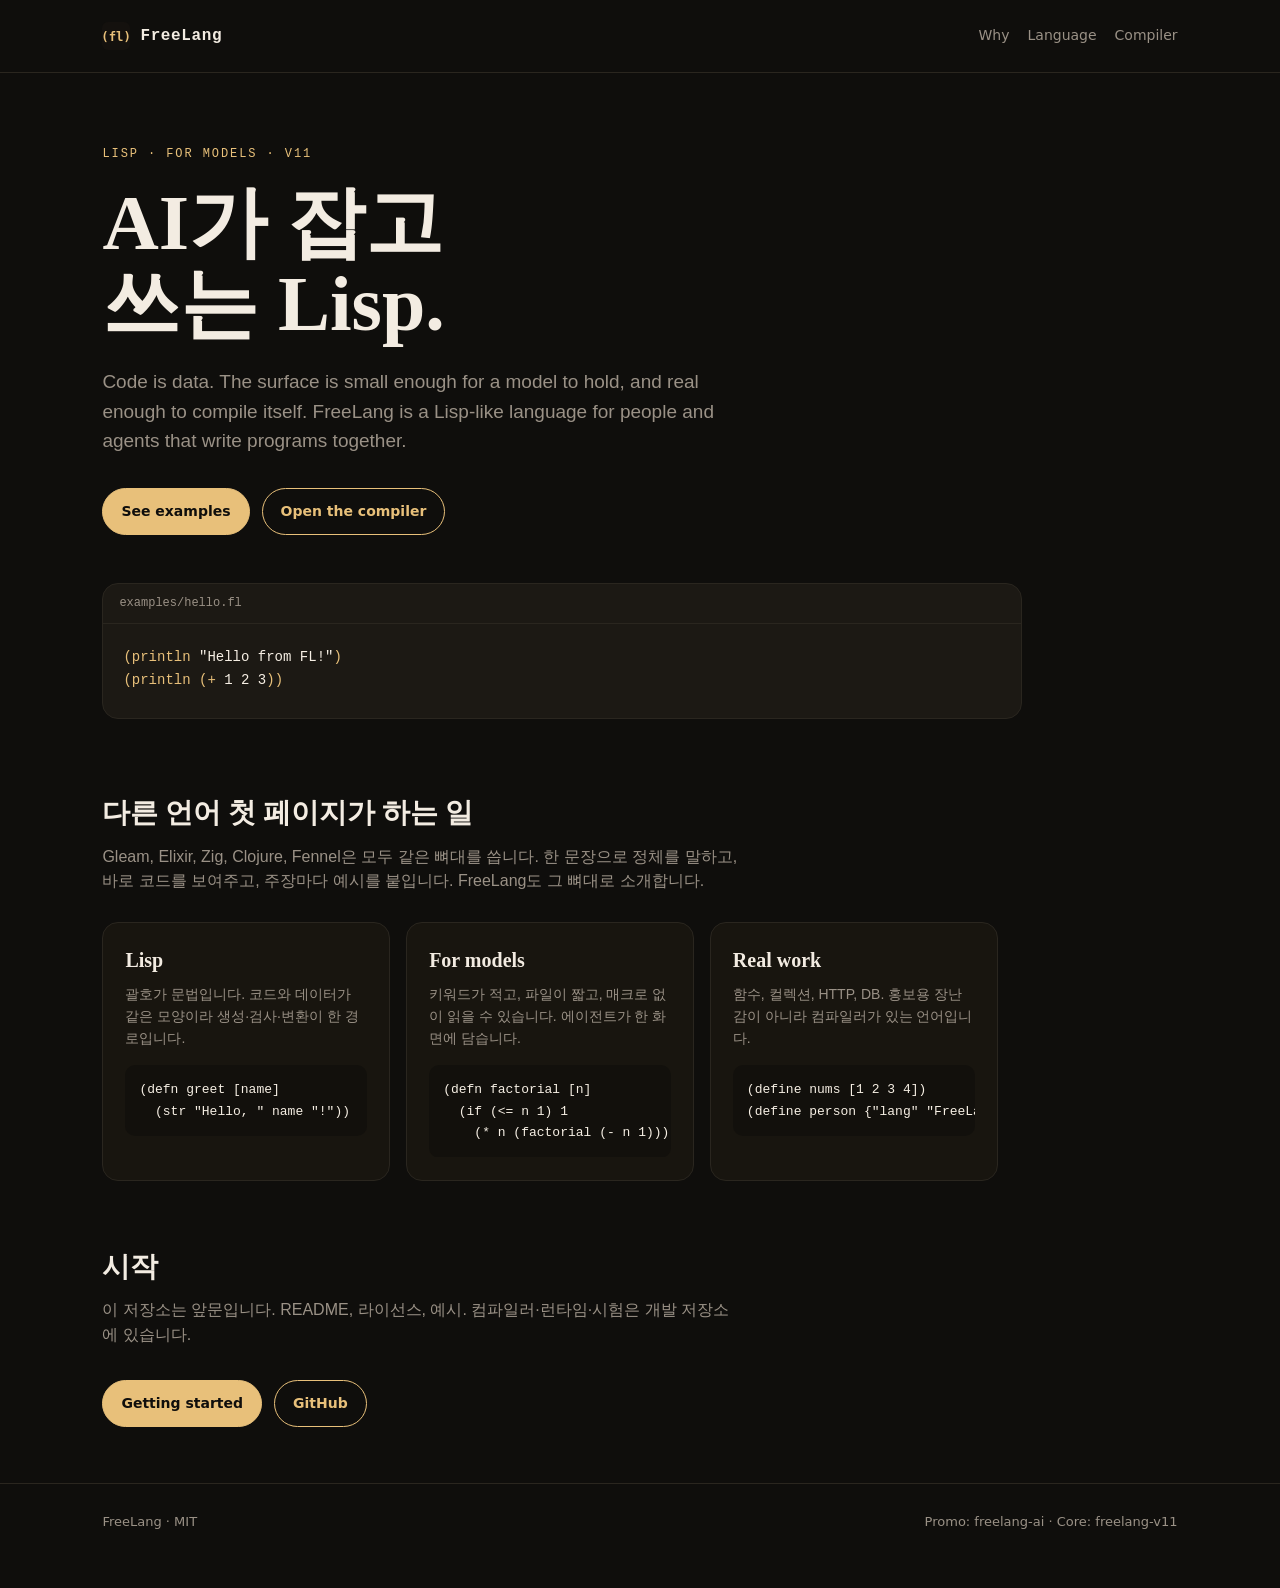
==== docs/index.html @ 2e8eb052 "Add a language homepage in the Gleam/Elixir/Zig shape. Hero, live sample, one claim per example, get" ====
<!DOCTYPE html>
<html lang="ko">
<head>
<meta charset="utf-8">
<meta name="viewport" content="width=device-width, initial-scale=1">
<title>FreeLang — AI가 잡고 쓰는 Lisp</title>
<meta name="description" content="FreeLang is a Lisp-like language made to be written, read, and checked by people and models.">
<link rel="icon" href="mark.svg">
<style>
  :root {
    --bg: #0f0e0c;
    --ink: #f3ece2;
    --mute: #9a9186;
    --line: #2a261f;
    --card: #18150f;
    --gold: #e8c07a;
    --code: #1c1914;
  }
  * { box-sizing: border-box; }
  html { scroll-behavior: smooth; }
  body {
    margin: 0;
    background: var(--bg);
    color: var(--ink);
    font-family: "Iowan Old Style", "Palatino Linotype", Palatino, "Noto Serif KR", "Song Myung", serif;
    line-height: 1.55;
  }
  a { color: var(--gold); text-decoration: none; }
  a:hover { text-decoration: underline; }
  header {
    display: flex;
    justify-content: space-between;
    align-items: center;
    padding: 22px 8vw;
    border-bottom: 1px solid var(--line);
  }
  .brand {
    display: flex;
    gap: 10px;
    align-items: center;
    color: var(--ink);
    font-family: ui-monospace, SFMono-Regular, Menlo, monospace;
    font-weight: 700;
    letter-spacing: .04em;
    text-decoration: none;
  }
  .brand img { width: 28px; height: 28px; }
  nav { display: flex; gap: 18px; font-size: 14px; font-family: ui-sans-serif, system-ui, sans-serif; }
  nav a { color: var(--mute); text-decoration: none; }
  nav a:hover { color: var(--ink); }
  .hero { padding: 72px 8vw 36px; max-width: 1100px; }
  .kicker {
    font-family: ui-monospace, Menlo, monospace;
    color: var(--gold);
    letter-spacing: .16em;
    font-size: 12px;
    margin: 0 0 18px;
  }
  h1 {
    margin: 0;
    font-size: clamp(42px, 7vw, 78px);
    line-height: 1.05;
    font-weight: 700;
  }
  .lead {
    max-width: 34em;
    color: var(--mute);
    font-size: 19px;
    margin: 22px 0 0;
    font-family: ui-sans-serif, "Apple SD Gothic Neo", "Noto Sans KR", sans-serif;
  }
  .actions { margin-top: 32px; display: flex; gap: 12px; flex-wrap: wrap; }
  .btn {
    font-family: ui-sans-serif, system-ui, sans-serif;
    font-weight: 700;
    font-size: 14px;
    padding: 12px 18px;
    border-radius: 999px;
    border: 1px solid var(--gold);
    color: var(--bg);
    background: var(--gold);
    text-decoration: none;
  }
  .btn.ghost { background: transparent; color: var(--gold); }
  .stage {
    margin: 12px 8vw 64px;
    background: var(--code);
    border: 1px solid var(--line);
    border-radius: 16px;
    overflow: hidden;
    max-width: 920px;
  }
  .stage .bar {
    padding: 10px 16px;
    color: var(--mute);
    font-family: ui-monospace, Menlo, monospace;
    font-size: 12px;
    border-bottom: 1px solid var(--line);
  }
  pre {
    margin: 0;
    padding: 22px 20px 26px;
    overflow: auto;
    font-family: ui-monospace, "IBM Plex Mono", Menlo, monospace;
    font-size: 14px;
    line-height: 1.65;
    color: #f6efe4;
  }
  .gold { color: var(--gold); }
  section { padding: 8px 8vw 56px; max-width: 1100px; }
  h2 {
    font-size: 28px;
    margin: 0 0 10px;
  }
  .why {
    color: var(--mute);
    max-width: 40em;
    font-family: ui-sans-serif, "Apple SD Gothic Neo", sans-serif;
    margin: 0 0 28px;
  }
  .grid {
    display: grid;
    grid-template-columns: repeat(auto-fit, minmax(280px, 1fr));
    gap: 16px;
  }
  article {
    background: var(--card);
    border: 1px solid var(--line);
    border-radius: 16px;
    padding: 22px;
  }
  article h3 { margin: 0 0 8px; font-size: 20px; }
  article p {
    margin: 0;
    color: var(--mute);
    font-family: ui-sans-serif, "Apple SD Gothic Neo", sans-serif;
    font-size: 14px;
  }
  article pre {
    margin-top: 16px;
    padding: 14px;
    background: #12100c;
    border-radius: 10px;
    font-size: 13px;
  }
  footer {
    border-top: 1px solid var(--line);
    padding: 28px 8vw 56px;
    color: var(--mute);
    font-family: ui-sans-serif, system-ui, sans-serif;
    font-size: 13px;
    display: flex;
    justify-content: space-between;
    gap: 16px;
    flex-wrap: wrap;
  }
</style>
</head>
<body>
<header>
  <a class="brand" href="./"><img src="mark.svg" alt=""> FreeLang</a>
  <nav>
    <a href="#why">Why</a>
    <a href="#lang">Language</a>
    <a href="https://github.com/kimjindol2025/freelang-v11">Compiler</a>
  </nav>
</header>
<main>
  <div class="hero">
    <p class="kicker">LISP · FOR MODELS · V11</p>
    <h1>AI가 잡고<br>쓰는 Lisp.</h1>
    <p class="lead">Code is data. The surface is small enough for a model to hold, and real enough to compile itself. FreeLang is a Lisp-like language for people and agents that write programs together.</p>
    <div class="actions">
      <a class="btn" href="https://github.com/kimjindol2025/freelang-ai/tree/main/examples">See examples</a>
      <a class="btn ghost" href="https://github.com/kimjindol2025/freelang-v11">Open the compiler</a>
    </div>
  </div>
  <div class="stage">
    <div class="bar">examples/hello.fl</div>
    <pre><span class="gold">(println</span> "Hello from FL!"<span class="gold">)</span>
<span class="gold">(println</span> <span class="gold">(+</span> 1 2 3<span class="gold">))</span></pre>
  </div>
  <section id="why">
    <h2>다른 언어 첫 페이지가 하는 일</h2>
    <p class="why">Gleam, Elixir, Zig, Clojure, Fennel은 모두 같은 뼈대를 씁니다. 한 문장으로 정체를 말하고, 바로 코드를 보여주고, 주장마다 예시를 붙입니다. FreeLang도 그 뼈대로 소개합니다.</p>
    <div class="grid">
      <article>
        <h3>Lisp</h3>
        <p>괄호가 문법입니다. 코드와 데이터가 같은 모양이라 생성·검사·변환이 한 경로입니다.</p>
        <pre>(defn greet [name]
  (str "Hello, " name "!"))</pre>
      </article>
      <article>
        <h3>For models</h3>
        <p>키워드가 적고, 파일이 짧고, 매크로 없이 읽을 수 있습니다. 에이전트가 한 화면에 담습니다.</p>
        <pre>(defn factorial [n]
  (if (&lt;= n 1) 1
    (* n (factorial (- n 1)))))</pre>
      </article>
      <article>
        <h3>Real work</h3>
        <p>함수, 컬렉션, HTTP, DB. 홍보용 장난감이 아니라 컴파일러가 있는 언어입니다.</p>
        <pre>(define nums [1 2 3 4])
(define person {"lang" "FreeLang"})</pre>
      </article>
    </div>
  </section>
  <section id="lang">
    <h2>시작</h2>
    <p class="why">이 저장소는 앞문입니다. README, 라이선스, 예시. 컴파일러·런타임·시험은 개발 저장소에 있습니다.</p>
    <div class="actions">
      <a class="btn" href="getting-started.md">Getting started</a>
      <a class="btn ghost" href="https://github.com/kimjindol2025/freelang-ai">GitHub</a>
    </div>
  </section>
</main>
<footer>
  <span>FreeLang · MIT</span>
  <span>Promo: freelang-ai · Core: freelang-v11</span>
</footer>
</body>
</html>
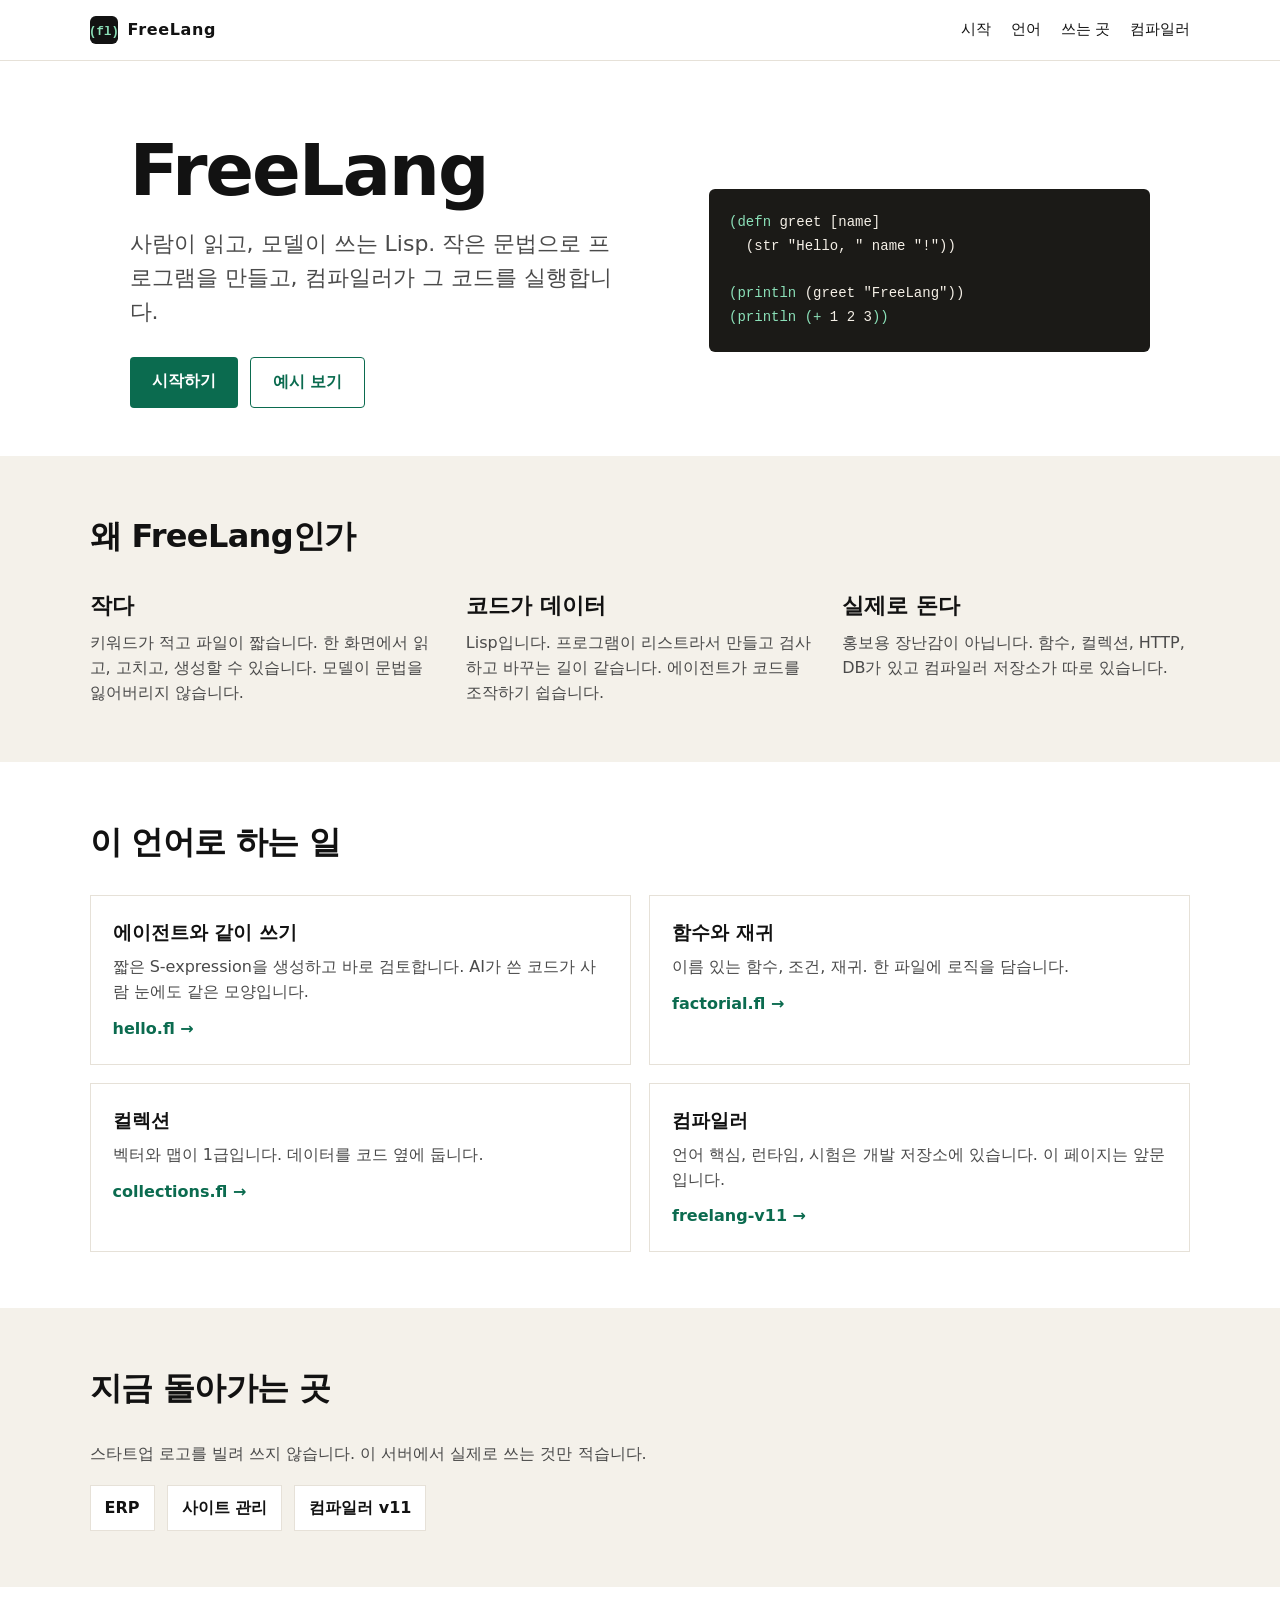
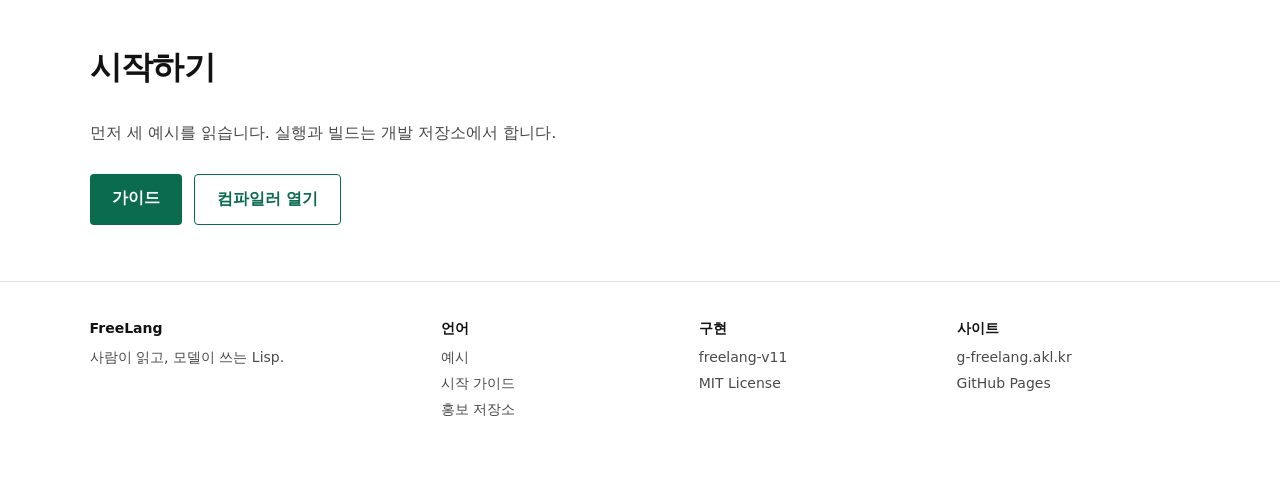
==== commit 3841eef5: "Match the rust-lang.org homepage shape. Light layout, mission, get started, three reasons, domains, " ====
--- a/docs/index.html
+++ b/docs/index.html
@@ -3,18 +3,18 @@
 <head>
 <meta charset="utf-8">
 <meta name="viewport" content="width=device-width, initial-scale=1">
-<title>FreeLang — AI가 잡고 쓰는 Lisp</title>
-<meta name="description" content="FreeLang is a Lisp-like language made to be written, read, and checked by people and models.">
+<title>FreeLang</title>
+<meta name="description" content="사람이 읽고, 모델이 쓰는 Lisp.">
 <link rel="icon" href="mark.svg">
 <style>
   :root {
-    --bg: #0f0e0c;
-    --ink: #f3ece2;
-    --mute: #9a9186;
-    --line: #2a261f;
-    --card: #18150f;
-    --gold: #e8c07a;
-    --code: #1c1914;
+    --ink: #121212;
+    --mute: #4a4a4a;
+    --line: #e6e1d8;
+    --bg: #fff;
+    --panel: #f4f1ea;
+    --accent: #0b6b4f;
+    --accent-ink: #fff;
   }
   * { box-sizing: border-box; }
   html { scroll-behavior: smooth; }
@@ -22,201 +22,257 @@
     margin: 0;
     background: var(--bg);
     color: var(--ink);
-    font-family: "Iowan Old Style", "Palatino Linotype", Palatino, "Noto Serif KR", "Song Myung", serif;
+    font-family: "Source Sans 3", "Apple SD Gothic Neo", "Noto Sans KR", ui-sans-serif, system-ui, sans-serif;
     line-height: 1.55;
   }
-  a { color: var(--gold); text-decoration: none; }
-  a:hover { text-decoration: underline; }
+  a { color: var(--accent); }
   header {
     display: flex;
     justify-content: space-between;
     align-items: center;
-    padding: 22px 8vw;
+    padding: 16px 7vw;
     border-bottom: 1px solid var(--line);
+    position: sticky;
+    top: 0;
+    background: #fffc;
+    backdrop-filter: blur(8px);
+    z-index: 2;
   }
   .brand {
     display: flex;
+    align-items: center;
     gap: 10px;
+    color: var(--ink);
+    text-decoration: none;
+    font-weight: 800;
+    letter-spacing: .04em;
+  }
+  .brand svg { display: block; }
+  nav { display: flex; gap: 20px; font-size: 15px; }
+  nav a { color: var(--ink); text-decoration: none; }
+  nav a:hover { color: var(--accent); }
+  .hero {
+    padding: 72px 7vw 48px;
+    display: grid;
+    grid-template-columns: 1.1fr .9fr;
+    gap: 40px;
     align-items: center;
-    color: var(--ink);
-    font-family: ui-monospace, SFMono-Regular, Menlo, monospace;
+    max-width: 1200px;
+    margin: 0 auto;
+  }
+  h1 { font-size: clamp(44px, 6vw, 72px); line-height: 1.05; margin: 0; letter-spacing: -.03em; }
+  .tag {
+    font-size: 22px;
+    color: var(--mute);
+    max-width: 22em;
+    margin: 18px 0 0;
+  }
+  .actions { margin-top: 28px; display: flex; gap: 12px; flex-wrap: wrap; }
+  .btn {
+    display: inline-block;
+    background: var(--accent);
+    color: var(--accent-ink);
+    text-decoration: none;
     font-weight: 700;
-    letter-spacing: .04em;
-    text-decoration: none;
-  }
-  .brand img { width: 28px; height: 28px; }
-  nav { display: flex; gap: 18px; font-size: 14px; font-family: ui-sans-serif, system-ui, sans-serif; }
-  nav a { color: var(--mute); text-decoration: none; }
-  nav a:hover { color: var(--ink); }
-  .hero { padding: 72px 8vw 36px; max-width: 1100px; }
-  .kicker {
-    font-family: ui-monospace, Menlo, monospace;
-    color: var(--gold);
-    letter-spacing: .16em;
-    font-size: 12px;
-    margin: 0 0 18px;
-  }
-  h1 {
+    padding: 12px 22px;
+    border-radius: 4px;
+  }
+  .btn.ghost {
+    background: transparent;
+    color: var(--accent);
+    border: 1px solid var(--accent);
+  }
+  .hero pre {
     margin: 0;
-    font-size: clamp(42px, 7vw, 78px);
-    line-height: 1.05;
-    font-weight: 700;
-  }
-  .lead {
-    max-width: 34em;
-    color: var(--mute);
-    font-size: 19px;
-    margin: 22px 0 0;
-    font-family: ui-sans-serif, "Apple SD Gothic Neo", "Noto Sans KR", sans-serif;
-  }
-  .actions { margin-top: 32px; display: flex; gap: 12px; flex-wrap: wrap; }
-  .btn {
-    font-family: ui-sans-serif, system-ui, sans-serif;
-    font-weight: 700;
-    font-size: 14px;
-    padding: 12px 18px;
-    border-radius: 999px;
-    border: 1px solid var(--gold);
-    color: var(--bg);
-    background: var(--gold);
-    text-decoration: none;
-  }
-  .btn.ghost { background: transparent; color: var(--gold); }
-  .stage {
-    margin: 12px 8vw 64px;
-    background: var(--code);
-    border: 1px solid var(--line);
-    border-radius: 16px;
-    overflow: hidden;
-    max-width: 920px;
-  }
-  .stage .bar {
-    padding: 10px 16px;
-    color: var(--mute);
-    font-family: ui-monospace, Menlo, monospace;
-    font-size: 12px;
-    border-bottom: 1px solid var(--line);
-  }
-  pre {
-    margin: 0;
-    padding: 22px 20px 26px;
+    background: #1b1a17;
+    color: #f4efe6;
+    padding: 22px 20px;
+    border-radius: 6px;
     overflow: auto;
     font-family: ui-monospace, "IBM Plex Mono", Menlo, monospace;
     font-size: 14px;
-    line-height: 1.65;
-    color: #f6efe4;
-  }
-  .gold { color: var(--gold); }
-  section { padding: 8px 8vw 56px; max-width: 1100px; }
-  h2 {
-    font-size: 28px;
-    margin: 0 0 10px;
-  }
-  .why {
-    color: var(--mute);
-    max-width: 40em;
-    font-family: ui-sans-serif, "Apple SD Gothic Neo", sans-serif;
-    margin: 0 0 28px;
-  }
-  .grid {
+    line-height: 1.7;
+  }
+  .gold { color: #8be0b8; }
+  section { padding: 56px 7vw; }
+  section.alt { background: var(--panel); }
+  .wrap { max-width: 1200px; margin: 0 auto; }
+  h2 { font-size: 32px; margin: 0 0 28px; letter-spacing: -.02em; }
+  .cols {
     display: grid;
-    grid-template-columns: repeat(auto-fit, minmax(280px, 1fr));
-    gap: 16px;
-  }
-  article {
-    background: var(--card);
+    grid-template-columns: repeat(3, 1fr);
+    gap: 28px;
+  }
+  .cols h3 { margin: 0 0 8px; font-size: 22px; }
+  .cols p { margin: 0; color: var(--mute); }
+  .domains {
+    display: grid;
+    grid-template-columns: repeat(2, 1fr);
+    gap: 18px;
+  }
+  .domain {
+    background: #fff;
     border: 1px solid var(--line);
-    border-radius: 16px;
     padding: 22px;
-  }
-  article h3 { margin: 0 0 8px; font-size: 20px; }
-  article p {
-    margin: 0;
-    color: var(--mute);
-    font-family: ui-sans-serif, "Apple SD Gothic Neo", sans-serif;
-    font-size: 14px;
-  }
-  article pre {
-    margin-top: 16px;
-    padding: 14px;
-    background: #12100c;
-    border-radius: 10px;
-    font-size: 13px;
+    min-height: 150px;
+  }
+  .domain h3 { margin: 0 0 8px; }
+  .domain p { margin: 0 0 12px; color: var(--mute); }
+  .domain a { font-weight: 700; text-decoration: none; }
+  .used {
+    display: flex;
+    gap: 12px;
+    flex-wrap: wrap;
+  }
+  .used span {
+    border: 1px solid var(--line);
+    background: #fff;
+    padding: 10px 14px;
+    font-weight: 700;
   }
   footer {
     border-top: 1px solid var(--line);
-    padding: 28px 8vw 56px;
+    padding: 36px 7vw 56px;
     color: var(--mute);
-    font-family: ui-sans-serif, system-ui, sans-serif;
-    font-size: 13px;
-    display: flex;
-    justify-content: space-between;
-    gap: 16px;
-    flex-wrap: wrap;
+    font-size: 14px;
+  }
+  footer .wrap { display: grid; grid-template-columns: 1.4fr 1fr 1fr 1fr; gap: 24px; }
+  footer strong { color: var(--ink); display: block; margin-bottom: 8px; }
+  footer a { color: var(--mute); text-decoration: none; display: block; margin: 4px 0; }
+  footer a:hover { color: var(--accent); }
+  @media (max-width: 860px) {
+    .hero, .cols, .domains, footer .wrap { grid-template-columns: 1fr; }
+    nav { display: none; }
   }
 </style>
 </head>
 <body>
 <header>
-  <a class="brand" href="./"><img src="mark.svg" alt=""> FreeLang</a>
+  <a class="brand" href="./">
+    <svg xmlns="http://www.w3.org/2000/svg" width="28" height="28" viewBox="0 0 96 96" fill="none" aria-hidden="true">
+      <rect width="96" height="96" rx="20" fill="#121212"/>
+      <text x="48" y="64" text-anchor="middle" font-family="ui-monospace, Menlo, monospace" font-size="42" font-weight="700" fill="#8be0b8">(fl)</text>
+    </svg>
+    FreeLang
+  </a>
   <nav>
-    <a href="#why">Why</a>
-    <a href="#lang">Language</a>
-    <a href="https://github.com/kimjindol2025/freelang-v11">Compiler</a>
+    <a href="#start">시작</a>
+    <a href="#why">언어</a>
+    <a href="#use">쓰는 곳</a>
+    <a href="https://github.com/kimjindol2025/freelang-v11">컴파일러</a>
   </nav>
 </header>
 <main>
   <div class="hero">
-    <p class="kicker">LISP · FOR MODELS · V11</p>
-    <h1>AI가 잡고<br>쓰는 Lisp.</h1>
-    <p class="lead">Code is data. The surface is small enough for a model to hold, and real enough to compile itself. FreeLang is a Lisp-like language for people and agents that write programs together.</p>
-    <div class="actions">
-      <a class="btn" href="https://github.com/kimjindol2025/freelang-ai/tree/main/examples">See examples</a>
-      <a class="btn ghost" href="https://github.com/kimjindol2025/freelang-v11">Open the compiler</a>
-    </div>
-  </div>
-  <div class="stage">
-    <div class="bar">examples/hello.fl</div>
-    <pre><span class="gold">(println</span> "Hello from FL!"<span class="gold">)</span>
+    <div>
+      <h1>FreeLang</h1>
+      <p class="tag">사람이 읽고, 모델이 쓰는 Lisp. 작은 문법으로 프로그램을 만들고, 컴파일러가 그 코드를 실행합니다.</p>
+      <div class="actions">
+        <a class="btn" href="#start">시작하기</a>
+        <a class="btn ghost" href="https://github.com/kimjindol2025/freelang-ai/tree/main/examples">예시 보기</a>
+      </div>
+    </div>
+    <pre><span class="gold">(defn</span> greet [name]
+  (str "Hello, " name "!"))
+
+<span class="gold">(println</span> (greet "FreeLang"))
 <span class="gold">(println</span> <span class="gold">(+</span> 1 2 3<span class="gold">))</span></pre>
   </div>
-  <section id="why">
-    <h2>다른 언어 첫 페이지가 하는 일</h2>
-    <p class="why">Gleam, Elixir, Zig, Clojure, Fennel은 모두 같은 뼈대를 씁니다. 한 문장으로 정체를 말하고, 바로 코드를 보여주고, 주장마다 예시를 붙입니다. FreeLang도 그 뼈대로 소개합니다.</p>
-    <div class="grid">
-      <article>
-        <h3>Lisp</h3>
-        <p>괄호가 문법입니다. 코드와 데이터가 같은 모양이라 생성·검사·변환이 한 경로입니다.</p>
-        <pre>(defn greet [name]
-  (str "Hello, " name "!"))</pre>
-      </article>
-      <article>
-        <h3>For models</h3>
-        <p>키워드가 적고, 파일이 짧고, 매크로 없이 읽을 수 있습니다. 에이전트가 한 화면에 담습니다.</p>
-        <pre>(defn factorial [n]
-  (if (&lt;= n 1) 1
-    (* n (factorial (- n 1)))))</pre>
-      </article>
-      <article>
-        <h3>Real work</h3>
-        <p>함수, 컬렉션, HTTP, DB. 홍보용 장난감이 아니라 컴파일러가 있는 언어입니다.</p>
-        <pre>(define nums [1 2 3 4])
-(define person {"lang" "FreeLang"})</pre>
-      </article>
-    </div>
-  </section>
-  <section id="lang">
-    <h2>시작</h2>
-    <p class="why">이 저장소는 앞문입니다. README, 라이선스, 예시. 컴파일러·런타임·시험은 개발 저장소에 있습니다.</p>
-    <div class="actions">
-      <a class="btn" href="getting-started.md">Getting started</a>
-      <a class="btn ghost" href="https://github.com/kimjindol2025/freelang-ai">GitHub</a>
+
+  <section id="why" class="alt">
+    <div class="wrap">
+      <h2>왜 FreeLang인가</h2>
+      <div class="cols">
+        <div>
+          <h3>작다</h3>
+          <p>키워드가 적고 파일이 짧습니다. 한 화면에서 읽고, 고치고, 생성할 수 있습니다. 모델이 문법을 잃어버리지 않습니다.</p>
+        </div>
+        <div>
+          <h3>코드가 데이터</h3>
+          <p>Lisp입니다. 프로그램이 리스트라서 만들고 검사하고 바꾸는 길이 같습니다. 에이전트가 코드를 조작하기 쉽습니다.</p>
+        </div>
+        <div>
+          <h3>실제로 돈다</h3>
+          <p>홍보용 장난감이 아닙니다. 함수, 컬렉션, HTTP, DB가 있고 컴파일러 저장소가 따로 있습니다.</p>
+        </div>
+      </div>
+    </div>
+  </section>
+
+  <section id="use">
+    <div class="wrap">
+      <h2>이 언어로 하는 일</h2>
+      <div class="domains">
+        <article class="domain">
+          <h3>에이전트와 같이 쓰기</h3>
+          <p>짧은 S-expression을 생성하고 바로 검토합니다. AI가 쓴 코드가 사람 눈에도 같은 모양입니다.</p>
+          <a href="https://github.com/kimjindol2025/freelang-ai/blob/main/examples/hello.fl">hello.fl →</a>
+        </article>
+        <article class="domain">
+          <h3>함수와 재귀</h3>
+          <p>이름 있는 함수, 조건, 재귀. 한 파일에 로직을 담습니다.</p>
+          <a href="https://github.com/kimjindol2025/freelang-ai/blob/main/examples/factorial.fl">factorial.fl →</a>
+        </article>
+        <article class="domain">
+          <h3>컬렉션</h3>
+          <p>벡터와 맵이 1급입니다. 데이터를 코드 옆에 둡니다.</p>
+          <a href="https://github.com/kimjindol2025/freelang-ai/blob/main/examples/collections.fl">collections.fl →</a>
+        </article>
+        <article class="domain">
+          <h3>컴파일러</h3>
+          <p>언어 핵심, 런타임, 시험은 개발 저장소에 있습니다. 이 페이지는 앞문입니다.</p>
+          <a href="https://github.com/kimjindol2025/freelang-v11">freelang-v11 →</a>
+        </article>
+      </div>
+    </div>
+  </section>
+
+  <section class="alt">
+    <div class="wrap">
+      <h2>지금 돌아가는 곳</h2>
+      <p style="color:var(--mute);max-width:40em">스타트업 로고를 빌려 쓰지 않습니다. 이 서버에서 실제로 쓰는 것만 적습니다.</p>
+      <div class="used" style="margin-top:18px">
+        <span>ERP</span>
+        <span>사이트 관리</span>
+        <span>컴파일러 v11</span>
+      </div>
+    </div>
+  </section>
+
+  <section id="start">
+    <div class="wrap">
+      <h2>시작하기</h2>
+      <p style="color:var(--mute);max-width:40em">먼저 세 예시를 읽습니다. 실행과 빌드는 개발 저장소에서 합니다.</p>
+      <div class="actions">
+        <a class="btn" href="getting-started.md">가이드</a>
+        <a class="btn ghost" href="https://github.com/kimjindol2025/freelang-v11">컴파일러 열기</a>
+      </div>
     </div>
   </section>
 </main>
 <footer>
-  <span>FreeLang · MIT</span>
-  <span>Promo: freelang-ai · Core: freelang-v11</span>
+  <div class="wrap">
+    <div>
+      <strong>FreeLang</strong>
+      사람이 읽고, 모델이 쓰는 Lisp.
+    </div>
+    <div>
+      <strong>언어</strong>
+      <a href="https://github.com/kimjindol2025/freelang-ai/tree/main/examples">예시</a>
+      <a href="getting-started.md">시작 가이드</a>
+      <a href="https://github.com/kimjindol2025/freelang-ai">홍보 저장소</a>
+    </div>
+    <div>
+      <strong>구현</strong>
+      <a href="https://github.com/kimjindol2025/freelang-v11">freelang-v11</a>
+      <a href="https://github.com/kimjindol2025/freelang-v11/blob/master/LICENSE">MIT License</a>
+    </div>
+    <div>
+      <strong>사이트</strong>
+      <a href="https://g-freelang.akl.kr/">g-freelang.akl.kr</a>
+      <a href="https://kimjindol2025.github.io/freelang-ai/">GitHub Pages</a>
+    </div>
+  </div>
 </footer>
 </body>
 </html>
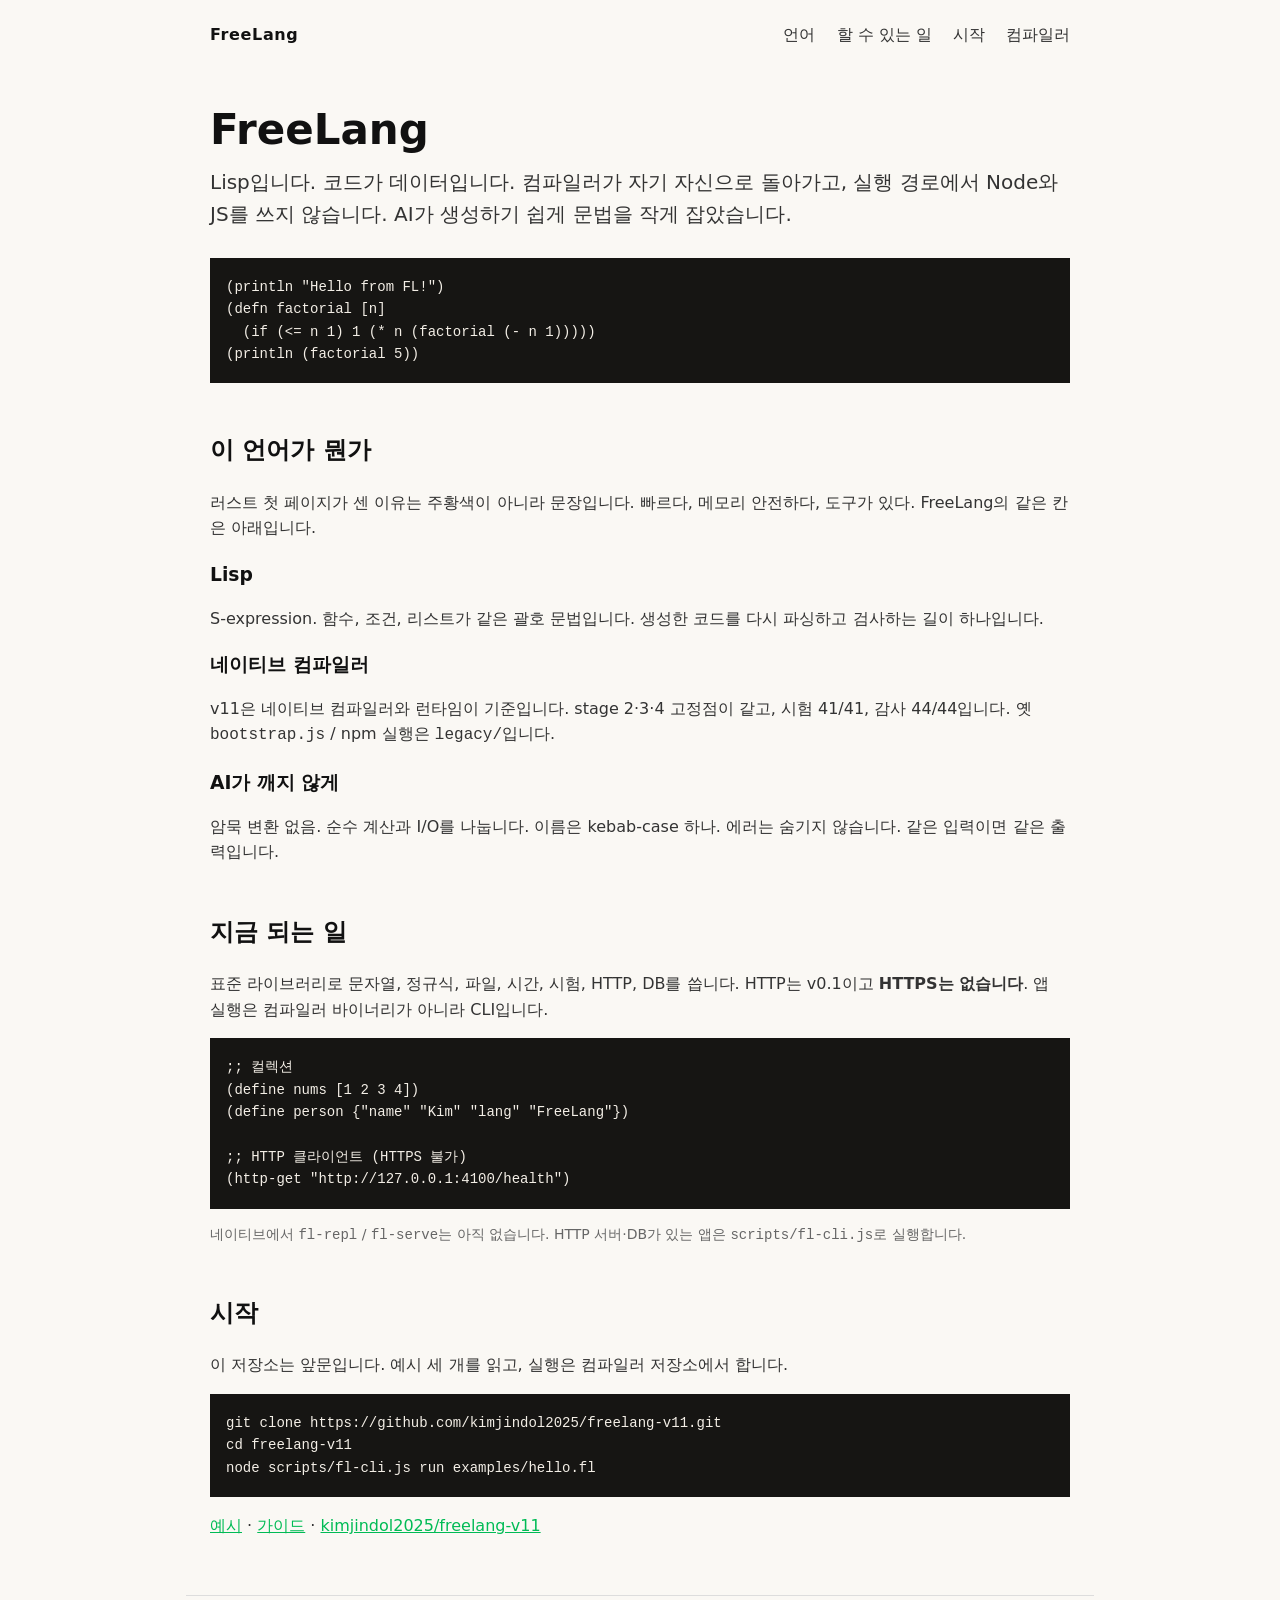
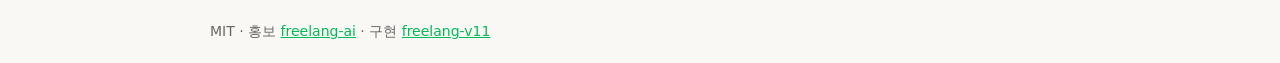
==== commit e1853afd: "Write the language, not a theme. Lisp, native compiler, HTTP/DB limits, real run command." ====
--- a/docs/index.html
+++ b/docs/index.html
@@ -4,275 +4,76 @@
 <meta charset="utf-8">
 <meta name="viewport" content="width=device-width, initial-scale=1">
 <title>FreeLang</title>
-<meta name="description" content="사람이 읽고, 모델이 쓰는 Lisp.">
+<meta name="description" content="Lisp 문법. 네이티브 컴파일러. AI가 생성하고 사람이 읽는 언어.">
 <link rel="icon" href="mark.svg">
 <style>
-  :root {
-    --ink: #121212;
-    --mute: #4a4a4a;
-    --line: #e6e1d8;
-    --bg: #fff;
-    --panel: #f4f1ea;
-    --accent: #0b6b4f;
-    --accent-ink: #fff;
-  }
-  * { box-sizing: border-box; }
-  html { scroll-behavior: smooth; }
-  body {
-    margin: 0;
-    background: var(--bg);
-    color: var(--ink);
-    font-family: "Source Sans 3", "Apple SD Gothic Neo", "Noto Sans KR", ui-sans-serif, system-ui, sans-serif;
-    line-height: 1.55;
-  }
-  a { color: var(--accent); }
-  header {
-    display: flex;
-    justify-content: space-between;
-    align-items: center;
-    padding: 16px 7vw;
-    border-bottom: 1px solid var(--line);
-    position: sticky;
-    top: 0;
-    background: #fffc;
-    backdrop-filter: blur(8px);
-    z-index: 2;
-  }
-  .brand {
-    display: flex;
-    align-items: center;
-    gap: 10px;
-    color: var(--ink);
-    text-decoration: none;
-    font-weight: 800;
-    letter-spacing: .04em;
-  }
-  .brand svg { display: block; }
-  nav { display: flex; gap: 20px; font-size: 15px; }
-  nav a { color: var(--ink); text-decoration: none; }
-  nav a:hover { color: var(--accent); }
-  .hero {
-    padding: 72px 7vw 48px;
-    display: grid;
-    grid-template-columns: 1.1fr .9fr;
-    gap: 40px;
-    align-items: center;
-    max-width: 1200px;
-    margin: 0 auto;
-  }
-  h1 { font-size: clamp(44px, 6vw, 72px); line-height: 1.05; margin: 0; letter-spacing: -.03em; }
-  .tag {
-    font-size: 22px;
-    color: var(--mute);
-    max-width: 22em;
-    margin: 18px 0 0;
-  }
-  .actions { margin-top: 28px; display: flex; gap: 12px; flex-wrap: wrap; }
-  .btn {
-    display: inline-block;
-    background: var(--accent);
-    color: var(--accent-ink);
-    text-decoration: none;
-    font-weight: 700;
-    padding: 12px 22px;
-    border-radius: 4px;
-  }
-  .btn.ghost {
-    background: transparent;
-    color: var(--accent);
-    border: 1px solid var(--accent);
-  }
-  .hero pre {
-    margin: 0;
-    background: #1b1a17;
-    color: #f4efe6;
-    padding: 22px 20px;
-    border-radius: 6px;
-    overflow: auto;
-    font-family: ui-monospace, "IBM Plex Mono", Menlo, monospace;
-    font-size: 14px;
-    line-height: 1.7;
-  }
-  .gold { color: #8be0b8; }
-  section { padding: 56px 7vw; }
-  section.alt { background: var(--panel); }
-  .wrap { max-width: 1200px; margin: 0 auto; }
-  h2 { font-size: 32px; margin: 0 0 28px; letter-spacing: -.02em; }
-  .cols {
-    display: grid;
-    grid-template-columns: repeat(3, 1fr);
-    gap: 28px;
-  }
-  .cols h3 { margin: 0 0 8px; font-size: 22px; }
-  .cols p { margin: 0; color: var(--mute); }
-  .domains {
-    display: grid;
-    grid-template-columns: repeat(2, 1fr);
-    gap: 18px;
-  }
-  .domain {
-    background: #fff;
-    border: 1px solid var(--line);
-    padding: 22px;
-    min-height: 150px;
-  }
-  .domain h3 { margin: 0 0 8px; }
-  .domain p { margin: 0 0 12px; color: var(--mute); }
-  .domain a { font-weight: 700; text-decoration: none; }
-  .used {
-    display: flex;
-    gap: 12px;
-    flex-wrap: wrap;
-  }
-  .used span {
-    border: 1px solid var(--line);
-    background: #fff;
-    padding: 10px 14px;
-    font-weight: 700;
-  }
-  footer {
-    border-top: 1px solid var(--line);
-    padding: 36px 7vw 56px;
-    color: var(--mute);
-    font-size: 14px;
-  }
-  footer .wrap { display: grid; grid-template-columns: 1.4fr 1fr 1fr 1fr; gap: 24px; }
-  footer strong { color: var(--ink); display: block; margin-bottom: 8px; }
-  footer a { color: var(--mute); text-decoration: none; display: block; margin: 4px 0; }
-  footer a:hover { color: var(--accent); }
-  @media (max-width: 860px) {
-    .hero, .cols, .domains, footer .wrap { grid-template-columns: 1fr; }
-    nav { display: none; }
-  }
+  body { margin: 0; color: #111; background: #faf8f4; font-family: "Apple SD Gothic Neo", "Noto Sans KR", ui-sans-serif, system-ui, sans-serif; line-height: 1.6; }
+  a { color: #0b5; }
+  header, main, footer { max-width: 860px; margin: 0 auto; padding: 0 24px; }
+  header { display: flex; justify-content: space-between; align-items: center; padding-top: 22px; padding-bottom: 22px; }
+  .brand { color: #111; text-decoration: none; font-weight: 800; letter-spacing: .04em; }
+  nav a { margin-left: 16px; color: #333; text-decoration: none; }
+  h1 { font-size: 42px; line-height: 1.15; margin: 36px 0 12px; }
+  .tag { font-size: 20px; color: #333; margin: 0 0 28px; }
+  pre, code { font-family: ui-monospace, Menlo, monospace; }
+  pre { background: #161513; color: #f3eee6; padding: 18px 16px; overflow: auto; font-size: 14px; }
+  h2 { margin-top: 48px; font-size: 24px; }
+  h3 { margin-bottom: 6px; }
+  p, li { color: #333; }
+  .note { color: #666; font-size: 14px; }
+  footer { border-top: 1px solid #ddd; margin-top: 56px; padding: 24px; color: #666; font-size: 14px; }
 </style>
 </head>
 <body>
 <header>
-  <a class="brand" href="./">
-    <svg xmlns="http://www.w3.org/2000/svg" width="28" height="28" viewBox="0 0 96 96" fill="none" aria-hidden="true">
-      <rect width="96" height="96" rx="20" fill="#121212"/>
-      <text x="48" y="64" text-anchor="middle" font-family="ui-monospace, Menlo, monospace" font-size="42" font-weight="700" fill="#8be0b8">(fl)</text>
-    </svg>
-    FreeLang
-  </a>
+  <a class="brand" href="./">FreeLang</a>
   <nav>
+    <a href="#what">언어</a>
+    <a href="#can">할 수 있는 일</a>
     <a href="#start">시작</a>
-    <a href="#why">언어</a>
-    <a href="#use">쓰는 곳</a>
     <a href="https://github.com/kimjindol2025/freelang-v11">컴파일러</a>
   </nav>
 </header>
 <main>
-  <div class="hero">
-    <div>
-      <h1>FreeLang</h1>
-      <p class="tag">사람이 읽고, 모델이 쓰는 Lisp. 작은 문법으로 프로그램을 만들고, 컴파일러가 그 코드를 실행합니다.</p>
-      <div class="actions">
-        <a class="btn" href="#start">시작하기</a>
-        <a class="btn ghost" href="https://github.com/kimjindol2025/freelang-ai/tree/main/examples">예시 보기</a>
-      </div>
-    </div>
-    <pre><span class="gold">(defn</span> greet [name]
-  (str "Hello, " name "!"))
+  <h1>FreeLang</h1>
+  <p class="tag">Lisp입니다. 코드가 데이터입니다. 컴파일러가 자기 자신으로 돌아가고, 실행 경로에서 Node와 JS를 쓰지 않습니다. AI가 생성하기 쉽게 문법을 작게 잡았습니다.</p>
+  <pre>(println "Hello from FL!")
+(defn factorial [n]
+  (if (&lt;= n 1) 1 (* n (factorial (- n 1)))))
+(println (factorial 5))</pre>
 
-<span class="gold">(println</span> (greet "FreeLang"))
-<span class="gold">(println</span> <span class="gold">(+</span> 1 2 3<span class="gold">))</span></pre>
-  </div>
+  <h2 id="what">이 언어가 뭔가</h2>
+  <p>러스트 첫 페이지가 센 이유는 주황색이 아니라 문장입니다. 빠르다, 메모리 안전하다, 도구가 있다. FreeLang의 같은 칸은 아래입니다.</p>
+  <h3>Lisp</h3>
+  <p>S-expression. 함수, 조건, 리스트가 같은 괄호 문법입니다. 생성한 코드를 다시 파싱하고 검사하는 길이 하나입니다.</p>
+  <h3>네이티브 컴파일러</h3>
+  <p>v11은 네이티브 컴파일러와 런타임이 기준입니다. stage 2·3·4 고정점이 같고, 시험 41/41, 감사 44/44입니다. 옛 <code>bootstrap.js</code> / npm 실행은 <code>legacy/</code>입니다.</p>
+  <h3>AI가 깨지 않게</h3>
+  <p>암묵 변환 없음. 순수 계산과 I/O를 나눕니다. 이름은 kebab-case 하나. 에러는 숨기지 않습니다. 같은 입력이면 같은 출력입니다.</p>
 
-  <section id="why" class="alt">
-    <div class="wrap">
-      <h2>왜 FreeLang인가</h2>
-      <div class="cols">
-        <div>
-          <h3>작다</h3>
-          <p>키워드가 적고 파일이 짧습니다. 한 화면에서 읽고, 고치고, 생성할 수 있습니다. 모델이 문법을 잃어버리지 않습니다.</p>
-        </div>
-        <div>
-          <h3>코드가 데이터</h3>
-          <p>Lisp입니다. 프로그램이 리스트라서 만들고 검사하고 바꾸는 길이 같습니다. 에이전트가 코드를 조작하기 쉽습니다.</p>
-        </div>
-        <div>
-          <h3>실제로 돈다</h3>
-          <p>홍보용 장난감이 아닙니다. 함수, 컬렉션, HTTP, DB가 있고 컴파일러 저장소가 따로 있습니다.</p>
-        </div>
-      </div>
-    </div>
-  </section>
+  <h2 id="can">지금 되는 일</h2>
+  <p>표준 라이브러리로 문자열, 정규식, 파일, 시간, 시험, HTTP, DB를 씁니다. HTTP는 v0.1이고 <strong>HTTPS는 없습니다</strong>. 앱 실행은 컴파일러 바이너리가 아니라 CLI입니다.</p>
+  <pre>;; 컬렉션
+(define nums [1 2 3 4])
+(define person {"name" "Kim" "lang" "FreeLang"})
 
-  <section id="use">
-    <div class="wrap">
-      <h2>이 언어로 하는 일</h2>
-      <div class="domains">
-        <article class="domain">
-          <h3>에이전트와 같이 쓰기</h3>
-          <p>짧은 S-expression을 생성하고 바로 검토합니다. AI가 쓴 코드가 사람 눈에도 같은 모양입니다.</p>
-          <a href="https://github.com/kimjindol2025/freelang-ai/blob/main/examples/hello.fl">hello.fl →</a>
-        </article>
-        <article class="domain">
-          <h3>함수와 재귀</h3>
-          <p>이름 있는 함수, 조건, 재귀. 한 파일에 로직을 담습니다.</p>
-          <a href="https://github.com/kimjindol2025/freelang-ai/blob/main/examples/factorial.fl">factorial.fl →</a>
-        </article>
-        <article class="domain">
-          <h3>컬렉션</h3>
-          <p>벡터와 맵이 1급입니다. 데이터를 코드 옆에 둡니다.</p>
-          <a href="https://github.com/kimjindol2025/freelang-ai/blob/main/examples/collections.fl">collections.fl →</a>
-        </article>
-        <article class="domain">
-          <h3>컴파일러</h3>
-          <p>언어 핵심, 런타임, 시험은 개발 저장소에 있습니다. 이 페이지는 앞문입니다.</p>
-          <a href="https://github.com/kimjindol2025/freelang-v11">freelang-v11 →</a>
-        </article>
-      </div>
-    </div>
-  </section>
+;; HTTP 클라이언트 (HTTPS 불가)
+(http-get "http://127.0.0.1:4100/health")</pre>
+  <p class="note">네이티브에서 <code>fl-repl</code> / <code>fl-serve</code>는 아직 없습니다. HTTP 서버·DB가 있는 앱은 <code>scripts/fl-cli.js</code>로 실행합니다.</p>
 
-  <section class="alt">
-    <div class="wrap">
-      <h2>지금 돌아가는 곳</h2>
-      <p style="color:var(--mute);max-width:40em">스타트업 로고를 빌려 쓰지 않습니다. 이 서버에서 실제로 쓰는 것만 적습니다.</p>
-      <div class="used" style="margin-top:18px">
-        <span>ERP</span>
-        <span>사이트 관리</span>
-        <span>컴파일러 v11</span>
-      </div>
-    </div>
-  </section>
-
-  <section id="start">
-    <div class="wrap">
-      <h2>시작하기</h2>
-      <p style="color:var(--mute);max-width:40em">먼저 세 예시를 읽습니다. 실행과 빌드는 개발 저장소에서 합니다.</p>
-      <div class="actions">
-        <a class="btn" href="getting-started.md">가이드</a>
-        <a class="btn ghost" href="https://github.com/kimjindol2025/freelang-v11">컴파일러 열기</a>
-      </div>
-    </div>
-  </section>
+  <h2 id="start">시작</h2>
+  <p>이 저장소는 앞문입니다. 예시 세 개를 읽고, 실행은 컴파일러 저장소에서 합니다.</p>
+  <pre>git clone https://github.com/kimjindol2025/freelang-v11.git
+cd freelang-v11
+node scripts/fl-cli.js run examples/hello.fl</pre>
+  <p>
+    <a href="https://github.com/kimjindol2025/freelang-ai/tree/main/examples">예시</a> ·
+    <a href="getting-started.md">가이드</a> ·
+    <a href="https://github.com/kimjindol2025/freelang-v11">kimjindol2025/freelang-v11</a>
+  </p>
 </main>
 <footer>
-  <div class="wrap">
-    <div>
-      <strong>FreeLang</strong>
-      사람이 읽고, 모델이 쓰는 Lisp.
-    </div>
-    <div>
-      <strong>언어</strong>
-      <a href="https://github.com/kimjindol2025/freelang-ai/tree/main/examples">예시</a>
-      <a href="getting-started.md">시작 가이드</a>
-      <a href="https://github.com/kimjindol2025/freelang-ai">홍보 저장소</a>
-    </div>
-    <div>
-      <strong>구현</strong>
-      <a href="https://github.com/kimjindol2025/freelang-v11">freelang-v11</a>
-      <a href="https://github.com/kimjindol2025/freelang-v11/blob/master/LICENSE">MIT License</a>
-    </div>
-    <div>
-      <strong>사이트</strong>
-      <a href="https://g-freelang.akl.kr/">g-freelang.akl.kr</a>
-      <a href="https://kimjindol2025.github.io/freelang-ai/">GitHub Pages</a>
-    </div>
-  </div>
+  MIT · 홍보 <a href="https://github.com/kimjindol2025/freelang-ai">freelang-ai</a> · 구현 <a href="https://github.com/kimjindol2025/freelang-v11">freelang-v11</a>
 </footer>
 </body>
 </html>
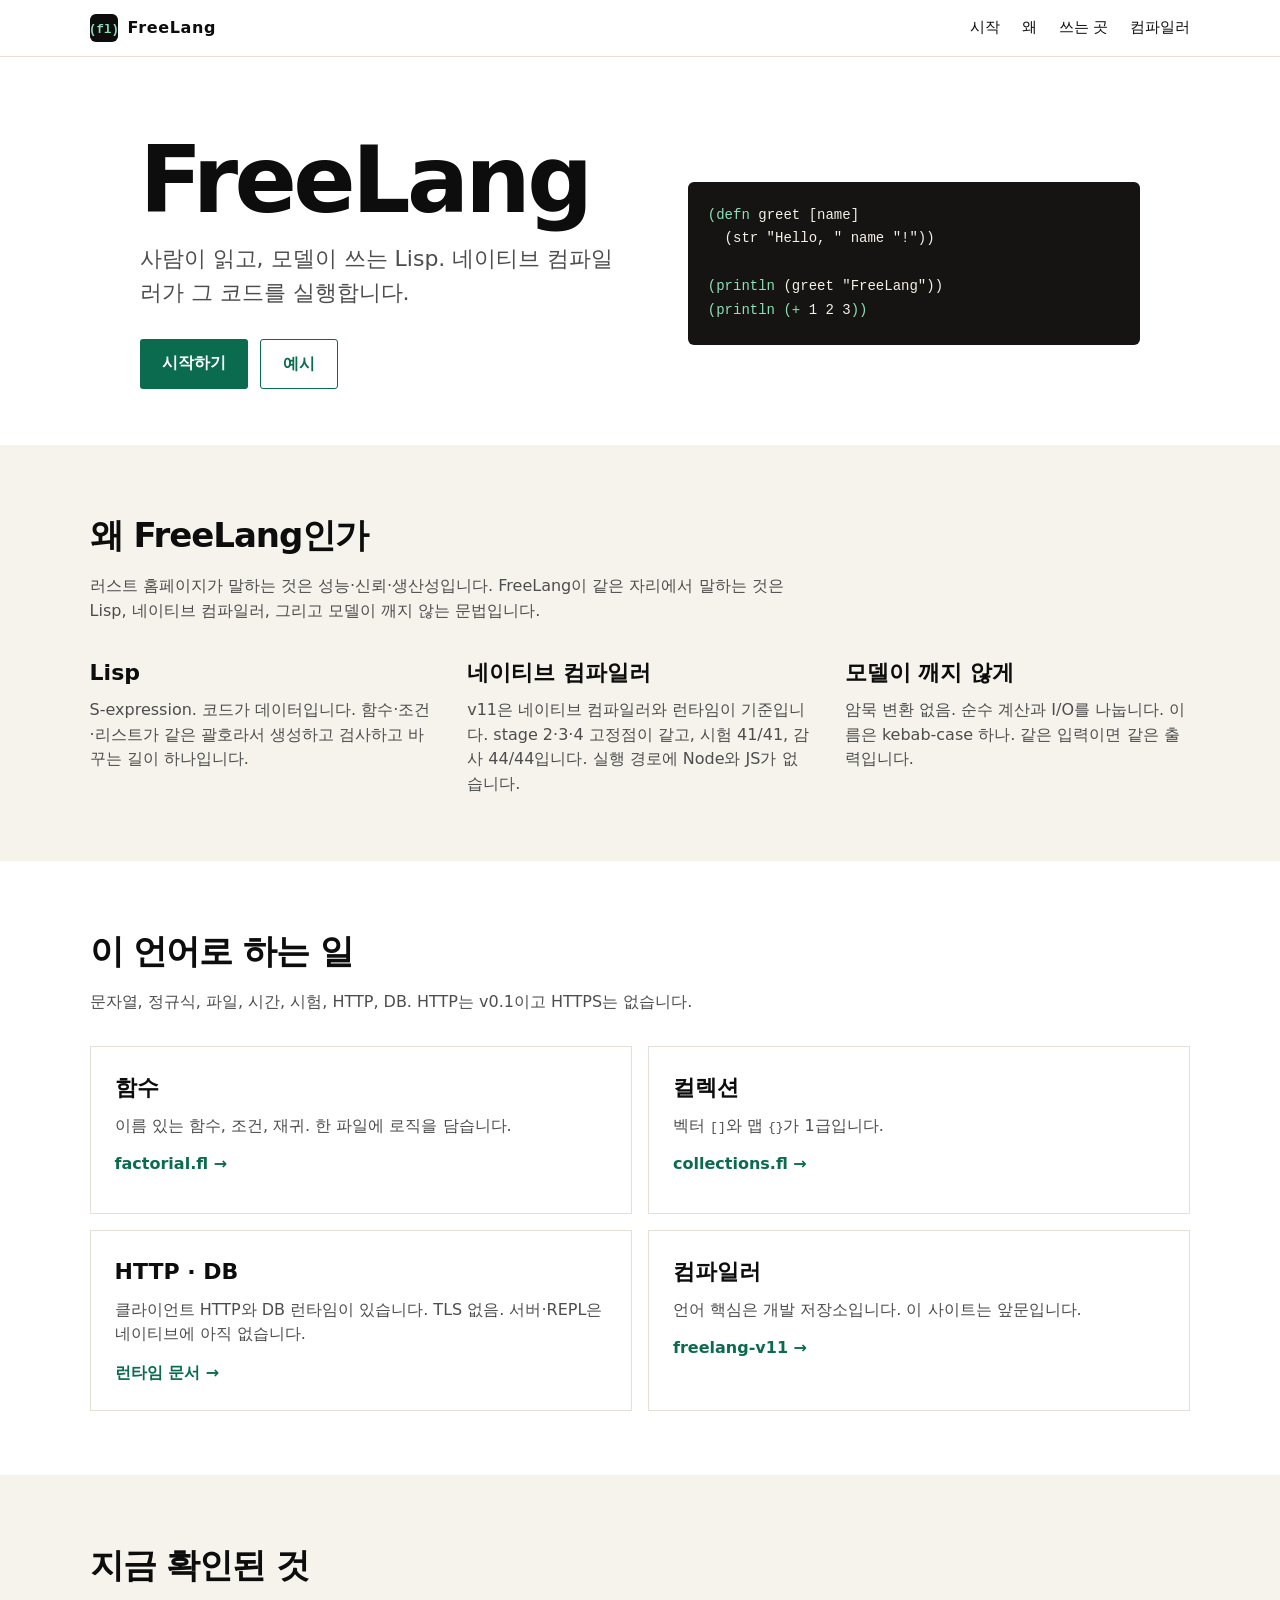
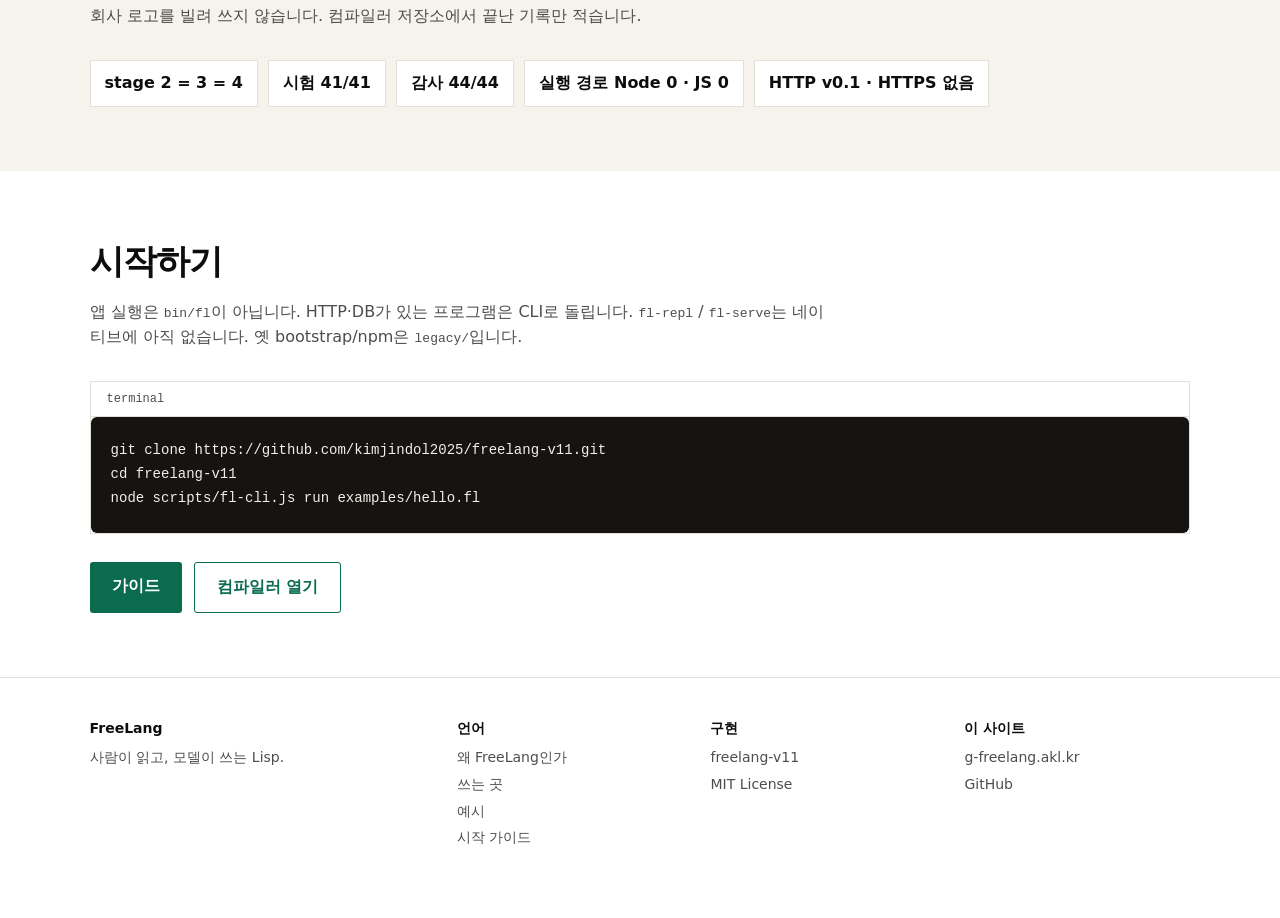
==== commit 8d3d85a1: "Restore a language homepage: Rust structure, FreeLang facts. Hero, get started, three reasons, domai" ====
--- a/docs/index.html
+++ b/docs/index.html
@@ -4,76 +4,184 @@
 <meta charset="utf-8">
 <meta name="viewport" content="width=device-width, initial-scale=1">
 <title>FreeLang</title>
-<meta name="description" content="Lisp 문법. 네이티브 컴파일러. AI가 생성하고 사람이 읽는 언어.">
+<meta name="description" content="사람이 읽고, 모델이 쓰는 Lisp. 네이티브 컴파일러와 런타임.">
 <link rel="icon" href="mark.svg">
 <style>
-  body { margin: 0; color: #111; background: #faf8f4; font-family: "Apple SD Gothic Neo", "Noto Sans KR", ui-sans-serif, system-ui, sans-serif; line-height: 1.6; }
-  a { color: #0b5; }
-  header, main, footer { max-width: 860px; margin: 0 auto; padding: 0 24px; }
-  header { display: flex; justify-content: space-between; align-items: center; padding-top: 22px; padding-bottom: 22px; }
-  .brand { color: #111; text-decoration: none; font-weight: 800; letter-spacing: .04em; }
-  nav a { margin-left: 16px; color: #333; text-decoration: none; }
-  h1 { font-size: 42px; line-height: 1.15; margin: 36px 0 12px; }
-  .tag { font-size: 20px; color: #333; margin: 0 0 28px; }
-  pre, code { font-family: ui-monospace, Menlo, monospace; }
-  pre { background: #161513; color: #f3eee6; padding: 18px 16px; overflow: auto; font-size: 14px; }
-  h2 { margin-top: 48px; font-size: 24px; }
-  h3 { margin-bottom: 6px; }
-  p, li { color: #333; }
-  .note { color: #666; font-size: 14px; }
-  footer { border-top: 1px solid #ddd; margin-top: 56px; padding: 24px; color: #666; font-size: 14px; }
+:root{--ink:#0d0d0d;--mute:#4d4d4d;--line:#e4e0d8;--bg:#fff;--band:#f6f3ec;--go:#0b6b4f;--code:#161412}
+*{box-sizing:border-box}html{scroll-behavior:smooth}
+body{margin:0;background:var(--bg);color:var(--ink);font-family:"Source Sans 3","Apple SD Gothic Neo","Noto Sans KR",ui-sans-serif,system-ui,sans-serif;line-height:1.55}
+a{color:var(--go)}
+header{display:flex;justify-content:space-between;align-items:center;padding:14px 7vw;border-bottom:1px solid var(--line);position:sticky;top:0;background:#fffc;backdrop-filter:blur(8px);z-index:3}
+.brand{display:flex;gap:10px;align-items:center;color:var(--ink);text-decoration:none;font-weight:800;letter-spacing:.04em}
+nav{display:flex;gap:22px;font-size:15px}
+nav a{color:var(--ink);text-decoration:none}
+nav a:hover{color:var(--go)}
+.hero{padding:80px 7vw 56px;display:grid;grid-template-columns:1.05fr .95fr;gap:48px;align-items:center;max-width:1180px;margin:0 auto}
+h1{font-size:clamp(56px,8vw,92px);line-height:.95;margin:0;letter-spacing:-.04em}
+.tag{font-size:22px;color:var(--mute);max-width:22em;margin:18px 0 0}
+.row{margin-top:28px;display:flex;gap:12px;flex-wrap:wrap}
+.btn{display:inline-block;background:var(--go);color:#fff;text-decoration:none;font-weight:700;padding:12px 22px;border-radius:3px}
+.btn.ghost{background:transparent;color:var(--go);border:1px solid var(--go)}
+.hero pre,.panel pre{margin:0;background:var(--code);color:#f4efe6;padding:22px 20px;border-radius:6px;overflow:auto;font:14px/1.7 ui-monospace,"IBM Plex Mono",Menlo,monospace}
+.tok{color:#8be0b8}
+section{padding:64px 7vw}
+.band{background:var(--band)}
+.wrap{max-width:1180px;margin:0 auto}
+h2{font-size:34px;margin:0 0 12px;letter-spacing:-.03em}
+.lead{color:var(--mute);max-width:46em;margin:0 0 32px}
+.three{display:grid;grid-template-columns:repeat(3,1fr);gap:32px}
+.three h3,.four h3{margin:0 0 8px;font-size:22px}
+.three p,.four p,.card p{margin:0;color:var(--mute)}
+.four{display:grid;grid-template-columns:repeat(2,1fr);gap:16px}
+.card{background:#fff;border:1px solid var(--line);padding:24px;min-height:168px}
+.card a{font-weight:700;text-decoration:none;display:inline-block;margin-top:14px}
+.panel{background:#fff;border:1px solid var(--line);padding:0;overflow:hidden}
+.panel .cap{padding:10px 16px;border-bottom:1px solid var(--line);color:var(--mute);font:12px ui-monospace,Menlo,monospace}
+.facts{display:flex;flex-wrap:wrap;gap:10px;margin-top:8px}
+.facts span{border:1px solid var(--line);background:#fff;padding:10px 14px;font-weight:700}
+footer{border-top:1px solid var(--line);padding:40px 7vw 64px;color:var(--mute);font-size:14px}
+footer .wrap{display:grid;grid-template-columns:1.5fr 1fr 1fr 1fr;gap:28px}
+footer strong{color:var(--ink);display:block;margin-bottom:8px}
+footer a{color:var(--mute);text-decoration:none;display:block;margin:5px 0}
+footer a:hover{color:var(--go)}
+@media(max-width:860px){.hero,.three,.four,footer .wrap{grid-template-columns:1fr}nav{display:none}h1{font-size:56px}}
 </style>
 </head>
 <body>
 <header>
-  <a class="brand" href="./">FreeLang</a>
+  <a class="brand" href="./">
+    <svg width="28" height="28" viewBox="0 0 96 96" fill="none" aria-hidden="true"><rect width="96" height="96" rx="20" fill="#0d0d0d"/><text x="48" y="64" text-anchor="middle" font-family="ui-monospace,Menlo,monospace" font-size="42" font-weight="700" fill="#8be0b8">(fl)</text></svg>
+    FreeLang
+  </a>
   <nav>
-    <a href="#what">언어</a>
-    <a href="#can">할 수 있는 일</a>
     <a href="#start">시작</a>
+    <a href="#why">왜</a>
+    <a href="#use">쓰는 곳</a>
     <a href="https://github.com/kimjindol2025/freelang-v11">컴파일러</a>
   </nav>
 </header>
-<main>
-  <h1>FreeLang</h1>
-  <p class="tag">Lisp입니다. 코드가 데이터입니다. 컴파일러가 자기 자신으로 돌아가고, 실행 경로에서 Node와 JS를 쓰지 않습니다. AI가 생성하기 쉽게 문법을 작게 잡았습니다.</p>
-  <pre>(println "Hello from FL!")
-(defn factorial [n]
-  (if (&lt;= n 1) 1 (* n (factorial (- n 1)))))
-(println (factorial 5))</pre>
 
-  <h2 id="what">이 언어가 뭔가</h2>
-  <p>러스트 첫 페이지가 센 이유는 주황색이 아니라 문장입니다. 빠르다, 메모리 안전하다, 도구가 있다. FreeLang의 같은 칸은 아래입니다.</p>
-  <h3>Lisp</h3>
-  <p>S-expression. 함수, 조건, 리스트가 같은 괄호 문법입니다. 생성한 코드를 다시 파싱하고 검사하는 길이 하나입니다.</p>
-  <h3>네이티브 컴파일러</h3>
-  <p>v11은 네이티브 컴파일러와 런타임이 기준입니다. stage 2·3·4 고정점이 같고, 시험 41/41, 감사 44/44입니다. 옛 <code>bootstrap.js</code> / npm 실행은 <code>legacy/</code>입니다.</p>
-  <h3>AI가 깨지 않게</h3>
-  <p>암묵 변환 없음. 순수 계산과 I/O를 나눕니다. 이름은 kebab-case 하나. 에러는 숨기지 않습니다. 같은 입력이면 같은 출력입니다.</p>
+<div class="hero">
+  <div>
+    <h1>FreeLang</h1>
+    <p class="tag">사람이 읽고, 모델이 쓰는 Lisp. 네이티브 컴파일러가 그 코드를 실행합니다.</p>
+    <div class="row">
+      <a class="btn" href="#start">시작하기</a>
+      <a class="btn ghost" href="https://github.com/kimjindol2025/freelang-ai/tree/main/examples">예시</a>
+    </div>
+  </div>
+  <pre><span class="tok">(defn</span> greet [name]
+  (str "Hello, " name "!"))
 
-  <h2 id="can">지금 되는 일</h2>
-  <p>표준 라이브러리로 문자열, 정규식, 파일, 시간, 시험, HTTP, DB를 씁니다. HTTP는 v0.1이고 <strong>HTTPS는 없습니다</strong>. 앱 실행은 컴파일러 바이너리가 아니라 CLI입니다.</p>
-  <pre>;; 컬렉션
-(define nums [1 2 3 4])
-(define person {"name" "Kim" "lang" "FreeLang"})
+<span class="tok">(println</span> (greet "FreeLang"))
+<span class="tok">(println</span> <span class="tok">(+</span> 1 2 3<span class="tok">))</span></pre>
+</div>
 
-;; HTTP 클라이언트 (HTTPS 불가)
-(http-get "http://127.0.0.1:4100/health")</pre>
-  <p class="note">네이티브에서 <code>fl-repl</code> / <code>fl-serve</code>는 아직 없습니다. HTTP 서버·DB가 있는 앱은 <code>scripts/fl-cli.js</code>로 실행합니다.</p>
+<section id="why" class="band">
+  <div class="wrap">
+    <h2>왜 FreeLang인가</h2>
+    <p class="lead">러스트 홈페이지가 말하는 것은 성능·신뢰·생산성입니다. FreeLang이 같은 자리에서 말하는 것은 Lisp, 네이티브 컴파일러, 그리고 모델이 깨지 않는 문법입니다.</p>
+    <div class="three">
+      <div>
+        <h3>Lisp</h3>
+        <p>S-expression. 코드가 데이터입니다. 함수·조건·리스트가 같은 괄호라서 생성하고 검사하고 바꾸는 길이 하나입니다.</p>
+      </div>
+      <div>
+        <h3>네이티브 컴파일러</h3>
+        <p>v11은 네이티브 컴파일러와 런타임이 기준입니다. stage 2·3·4 고정점이 같고, 시험 41/41, 감사 44/44입니다. 실행 경로에 Node와 JS가 없습니다.</p>
+      </div>
+      <div>
+        <h3>모델이 깨지 않게</h3>
+        <p>암묵 변환 없음. 순수 계산과 I/O를 나눕니다. 이름은 kebab-case 하나. 같은 입력이면 같은 출력입니다.</p>
+      </div>
+    </div>
+  </div>
+</section>
 
-  <h2 id="start">시작</h2>
-  <p>이 저장소는 앞문입니다. 예시 세 개를 읽고, 실행은 컴파일러 저장소에서 합니다.</p>
-  <pre>git clone https://github.com/kimjindol2025/freelang-v11.git
+<section id="use">
+  <div class="wrap">
+    <h2>이 언어로 하는 일</h2>
+    <p class="lead">문자열, 정규식, 파일, 시간, 시험, HTTP, DB. HTTP는 v0.1이고 HTTPS는 없습니다.</p>
+    <div class="four">
+      <article class="card">
+        <h3>함수</h3>
+        <p>이름 있는 함수, 조건, 재귀. 한 파일에 로직을 담습니다.</p>
+        <a href="https://github.com/kimjindol2025/freelang-ai/blob/main/examples/factorial.fl">factorial.fl →</a>
+      </article>
+      <article class="card">
+        <h3>컬렉션</h3>
+        <p>벡터 <code>[]</code>와 맵 <code>{}</code>가 1급입니다.</p>
+        <a href="https://github.com/kimjindol2025/freelang-ai/blob/main/examples/collections.fl">collections.fl →</a>
+      </article>
+      <article class="card">
+        <h3>HTTP · DB</h3>
+        <p>클라이언트 HTTP와 DB 런타임이 있습니다. TLS 없음. 서버·REPL은 네이티브에 아직 없습니다.</p>
+        <a href="https://github.com/kimjindol2025/freelang-v11">런타임 문서 →</a>
+      </article>
+      <article class="card">
+        <h3>컴파일러</h3>
+        <p>언어 핵심은 개발 저장소입니다. 이 사이트는 앞문입니다.</p>
+        <a href="https://github.com/kimjindol2025/freelang-v11">freelang-v11 →</a>
+      </article>
+    </div>
+  </div>
+</section>
+
+<section class="band">
+  <div class="wrap">
+    <h2>지금 확인된 것</h2>
+    <p class="lead">회사 로고를 빌려 쓰지 않습니다. 컴파일러 저장소에서 끝난 기록만 적습니다.</p>
+    <div class="facts">
+      <span>stage 2 = 3 = 4</span>
+      <span>시험 41/41</span>
+      <span>감사 44/44</span>
+      <span>실행 경로 Node 0 · JS 0</span>
+      <span>HTTP v0.1 · HTTPS 없음</span>
+    </div>
+  </div>
+</section>
+
+<section id="start">
+  <div class="wrap">
+    <h2>시작하기</h2>
+    <p class="lead">앱 실행은 <code>bin/fl</code>이 아닙니다. HTTP·DB가 있는 프로그램은 CLI로 돌립니다. <code>fl-repl</code> / <code>fl-serve</code>는 네이티브에 아직 없습니다. 옛 bootstrap/npm은 <code>legacy/</code>입니다.</p>
+    <div class="panel">
+      <div class="cap">terminal</div>
+      <pre>git clone https://github.com/kimjindol2025/freelang-v11.git
 cd freelang-v11
 node scripts/fl-cli.js run examples/hello.fl</pre>
-  <p>
-    <a href="https://github.com/kimjindol2025/freelang-ai/tree/main/examples">예시</a> ·
-    <a href="getting-started.md">가이드</a> ·
-    <a href="https://github.com/kimjindol2025/freelang-v11">kimjindol2025/freelang-v11</a>
-  </p>
-</main>
+    </div>
+    <div class="row">
+      <a class="btn" href="getting-started.md">가이드</a>
+      <a class="btn ghost" href="https://github.com/kimjindol2025/freelang-v11">컴파일러 열기</a>
+    </div>
+  </div>
+</section>
+
 <footer>
-  MIT · 홍보 <a href="https://github.com/kimjindol2025/freelang-ai">freelang-ai</a> · 구현 <a href="https://github.com/kimjindol2025/freelang-v11">freelang-v11</a>
+  <div class="wrap">
+    <div>
+      <strong>FreeLang</strong>
+      사람이 읽고, 모델이 쓰는 Lisp.
+    </div>
+    <div>
+      <strong>언어</strong>
+      <a href="#why">왜 FreeLang인가</a>
+      <a href="#use">쓰는 곳</a>
+      <a href="https://github.com/kimjindol2025/freelang-ai/tree/main/examples">예시</a>
+      <a href="getting-started.md">시작 가이드</a>
+    </div>
+    <div>
+      <strong>구현</strong>
+      <a href="https://github.com/kimjindol2025/freelang-v11">freelang-v11</a>
+      <a href="https://github.com/kimjindol2025/freelang-v11/blob/master/LICENSE">MIT License</a>
+    </div>
+    <div>
+      <strong>이 사이트</strong>
+      <a href="https://g-freelang.akl.kr/">g-freelang.akl.kr</a>
+      <a href="https://github.com/kimjindol2025/freelang-ai">GitHub</a>
+    </div>
+  </div>
 </footer>
 </body>
 </html>
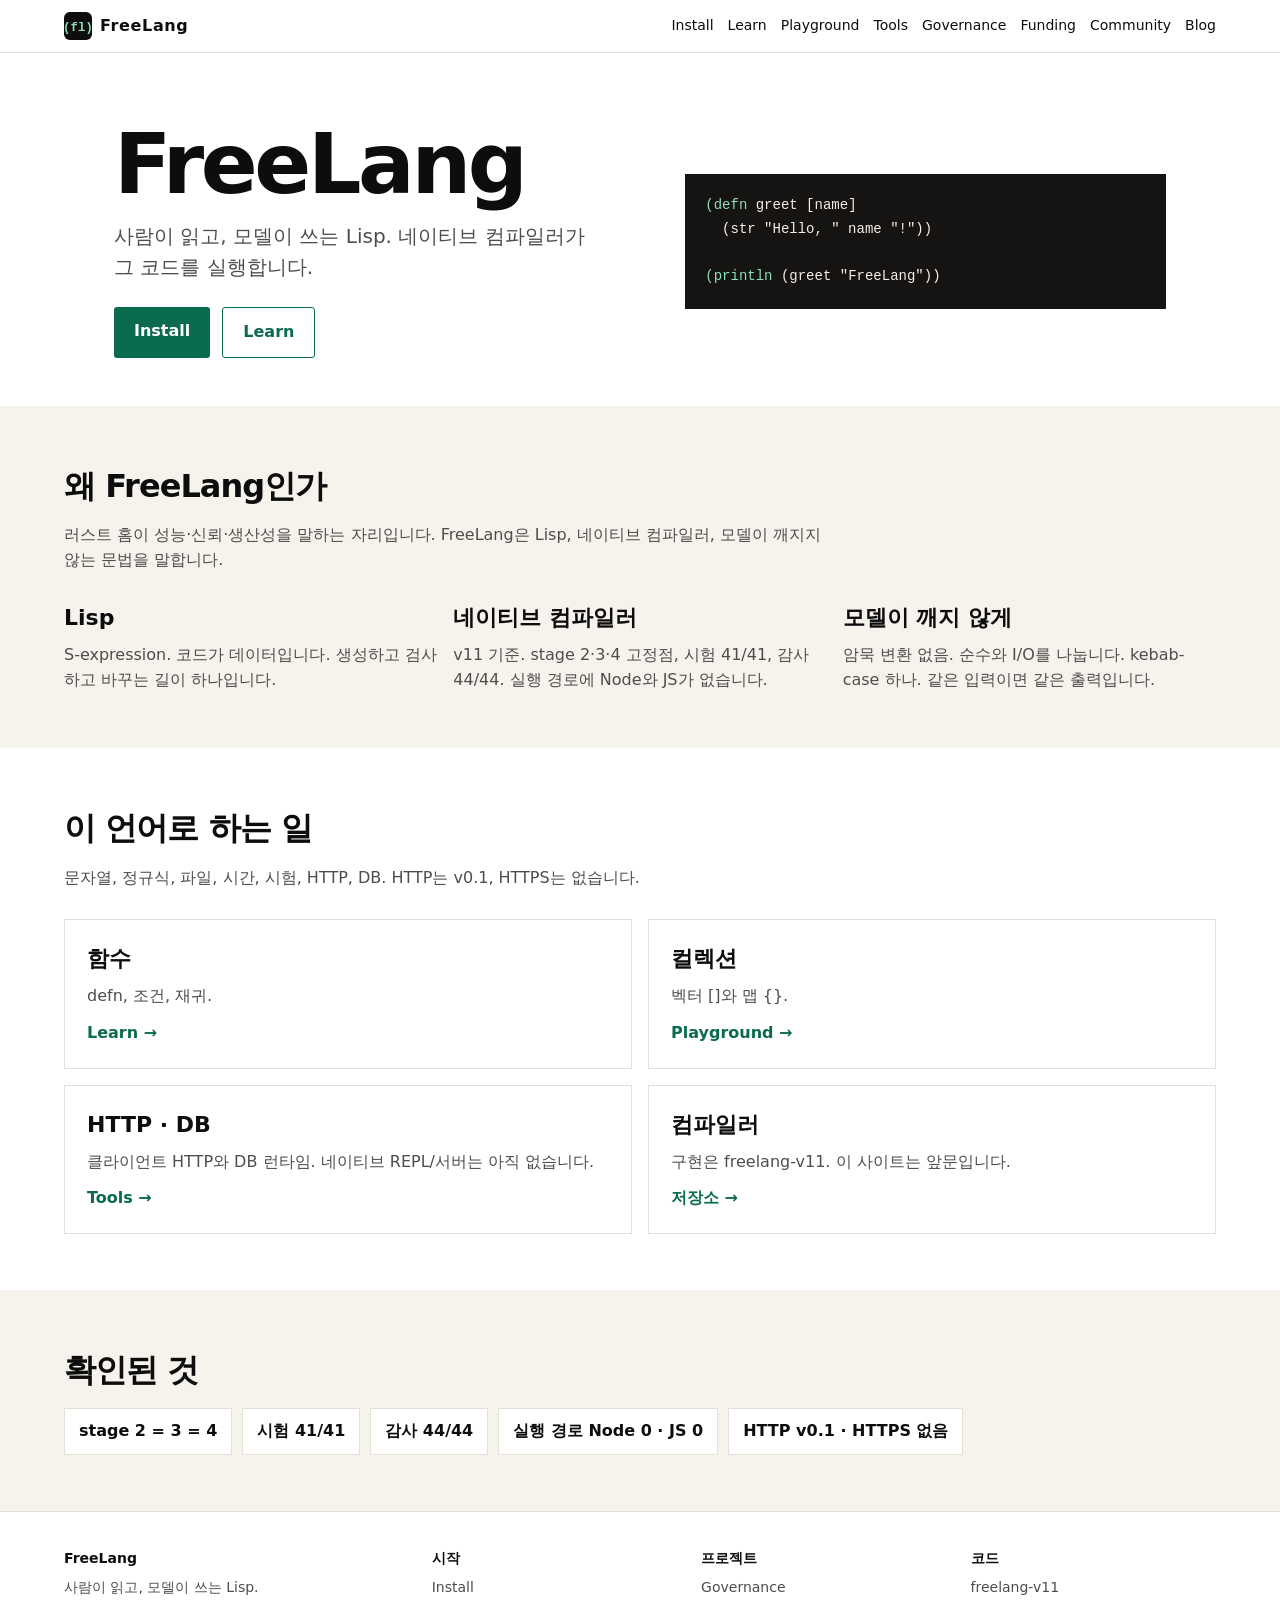
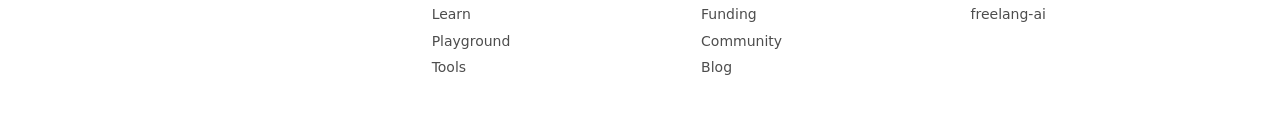
==== commit 46fe15bb: "Build the site around the rust-lang.org menu. Install, Learn, Playground, Tools, Governance, Funding" ====
--- a/docs/index.html
+++ b/docs/index.html
@@ -6,58 +6,23 @@
 <title>FreeLang</title>
 <meta name="description" content="사람이 읽고, 모델이 쓰는 Lisp. 네이티브 컴파일러와 런타임.">
 <link rel="icon" href="mark.svg">
-<style>
-:root{--ink:#0d0d0d;--mute:#4d4d4d;--line:#e4e0d8;--bg:#fff;--band:#f6f3ec;--go:#0b6b4f;--code:#161412}
-*{box-sizing:border-box}html{scroll-behavior:smooth}
-body{margin:0;background:var(--bg);color:var(--ink);font-family:"Source Sans 3","Apple SD Gothic Neo","Noto Sans KR",ui-sans-serif,system-ui,sans-serif;line-height:1.55}
-a{color:var(--go)}
-header{display:flex;justify-content:space-between;align-items:center;padding:14px 7vw;border-bottom:1px solid var(--line);position:sticky;top:0;background:#fffc;backdrop-filter:blur(8px);z-index:3}
-.brand{display:flex;gap:10px;align-items:center;color:var(--ink);text-decoration:none;font-weight:800;letter-spacing:.04em}
-nav{display:flex;gap:22px;font-size:15px}
-nav a{color:var(--ink);text-decoration:none}
-nav a:hover{color:var(--go)}
-.hero{padding:80px 7vw 56px;display:grid;grid-template-columns:1.05fr .95fr;gap:48px;align-items:center;max-width:1180px;margin:0 auto}
-h1{font-size:clamp(56px,8vw,92px);line-height:.95;margin:0;letter-spacing:-.04em}
-.tag{font-size:22px;color:var(--mute);max-width:22em;margin:18px 0 0}
-.row{margin-top:28px;display:flex;gap:12px;flex-wrap:wrap}
-.btn{display:inline-block;background:var(--go);color:#fff;text-decoration:none;font-weight:700;padding:12px 22px;border-radius:3px}
-.btn.ghost{background:transparent;color:var(--go);border:1px solid var(--go)}
-.hero pre,.panel pre{margin:0;background:var(--code);color:#f4efe6;padding:22px 20px;border-radius:6px;overflow:auto;font:14px/1.7 ui-monospace,"IBM Plex Mono",Menlo,monospace}
-.tok{color:#8be0b8}
-section{padding:64px 7vw}
-.band{background:var(--band)}
-.wrap{max-width:1180px;margin:0 auto}
-h2{font-size:34px;margin:0 0 12px;letter-spacing:-.03em}
-.lead{color:var(--mute);max-width:46em;margin:0 0 32px}
-.three{display:grid;grid-template-columns:repeat(3,1fr);gap:32px}
-.three h3,.four h3{margin:0 0 8px;font-size:22px}
-.three p,.four p,.card p{margin:0;color:var(--mute)}
-.four{display:grid;grid-template-columns:repeat(2,1fr);gap:16px}
-.card{background:#fff;border:1px solid var(--line);padding:24px;min-height:168px}
-.card a{font-weight:700;text-decoration:none;display:inline-block;margin-top:14px}
-.panel{background:#fff;border:1px solid var(--line);padding:0;overflow:hidden}
-.panel .cap{padding:10px 16px;border-bottom:1px solid var(--line);color:var(--mute);font:12px ui-monospace,Menlo,monospace}
-.facts{display:flex;flex-wrap:wrap;gap:10px;margin-top:8px}
-.facts span{border:1px solid var(--line);background:#fff;padding:10px 14px;font-weight:700}
-footer{border-top:1px solid var(--line);padding:40px 7vw 64px;color:var(--mute);font-size:14px}
-footer .wrap{display:grid;grid-template-columns:1.5fr 1fr 1fr 1fr;gap:28px}
-footer strong{color:var(--ink);display:block;margin-bottom:8px}
-footer a{color:var(--mute);text-decoration:none;display:block;margin:5px 0}
-footer a:hover{color:var(--go)}
-@media(max-width:860px){.hero,.three,.four,footer .wrap{grid-template-columns:1fr}nav{display:none}h1{font-size:56px}}
-</style>
+<link rel="stylesheet" href="site.css">
 </head>
 <body>
 <header>
-  <a class="brand" href="./">
+  <a class="brand" href="">
     <svg width="28" height="28" viewBox="0 0 96 96" fill="none" aria-hidden="true"><rect width="96" height="96" rx="20" fill="#0d0d0d"/><text x="48" y="64" text-anchor="middle" font-family="ui-monospace,Menlo,monospace" font-size="42" font-weight="700" fill="#8be0b8">(fl)</text></svg>
     FreeLang
   </a>
   <nav>
-    <a href="#start">시작</a>
-    <a href="#why">왜</a>
-    <a href="#use">쓰는 곳</a>
-    <a href="https://github.com/kimjindol2025/freelang-v11">컴파일러</a>
+    <a class="" href="install/">Install</a>
+    <a class="" href="learn/">Learn</a>
+    <a class="" href="playground/">Playground</a>
+    <a class="" href="tools/">Tools</a>
+    <a class="" href="governance/">Governance</a>
+    <a class="" href="funding/">Funding</a>
+    <a class="" href="community/">Community</a>
+    <a class="" href="blog/">Blog</a>
   </nav>
 </header>
 
@@ -66,71 +31,41 @@
     <h1>FreeLang</h1>
     <p class="tag">사람이 읽고, 모델이 쓰는 Lisp. 네이티브 컴파일러가 그 코드를 실행합니다.</p>
     <div class="row">
-      <a class="btn" href="#start">시작하기</a>
-      <a class="btn ghost" href="https://github.com/kimjindol2025/freelang-ai/tree/main/examples">예시</a>
+      <a class="btn" href="install/">Install</a>
+      <a class="btn ghost" href="learn/">Learn</a>
     </div>
   </div>
   <pre><span class="tok">(defn</span> greet [name]
   (str "Hello, " name "!"))
 
-<span class="tok">(println</span> (greet "FreeLang"))
-<span class="tok">(println</span> <span class="tok">(+</span> 1 2 3<span class="tok">))</span></pre>
+<span class="tok">(println</span> (greet "FreeLang"))</pre>
 </div>
-
 <section id="why" class="band">
   <div class="wrap">
     <h2>왜 FreeLang인가</h2>
-    <p class="lead">러스트 홈페이지가 말하는 것은 성능·신뢰·생산성입니다. FreeLang이 같은 자리에서 말하는 것은 Lisp, 네이티브 컴파일러, 그리고 모델이 깨지 않는 문법입니다.</p>
+    <p class="lead">러스트 홈이 성능·신뢰·생산성을 말하는 자리입니다. FreeLang은 Lisp, 네이티브 컴파일러, 모델이 깨지지 않는 문법을 말합니다.</p>
     <div class="three">
-      <div>
-        <h3>Lisp</h3>
-        <p>S-expression. 코드가 데이터입니다. 함수·조건·리스트가 같은 괄호라서 생성하고 검사하고 바꾸는 길이 하나입니다.</p>
-      </div>
-      <div>
-        <h3>네이티브 컴파일러</h3>
-        <p>v11은 네이티브 컴파일러와 런타임이 기준입니다. stage 2·3·4 고정점이 같고, 시험 41/41, 감사 44/44입니다. 실행 경로에 Node와 JS가 없습니다.</p>
-      </div>
-      <div>
-        <h3>모델이 깨지 않게</h3>
-        <p>암묵 변환 없음. 순수 계산과 I/O를 나눕니다. 이름은 kebab-case 하나. 같은 입력이면 같은 출력입니다.</p>
-      </div>
+      <div><h3>Lisp</h3><p>S-expression. 코드가 데이터입니다. 생성하고 검사하고 바꾸는 길이 하나입니다.</p></div>
+      <div><h3>네이티브 컴파일러</h3><p>v11 기준. stage 2·3·4 고정점, 시험 41/41, 감사 44/44. 실행 경로에 Node와 JS가 없습니다.</p></div>
+      <div><h3>모델이 깨지 않게</h3><p>암묵 변환 없음. 순수와 I/O를 나눕니다. kebab-case 하나. 같은 입력이면 같은 출력입니다.</p></div>
     </div>
   </div>
 </section>
-
-<section id="use">
+<section>
   <div class="wrap">
     <h2>이 언어로 하는 일</h2>
-    <p class="lead">문자열, 정규식, 파일, 시간, 시험, HTTP, DB. HTTP는 v0.1이고 HTTPS는 없습니다.</p>
+    <p class="lead">문자열, 정규식, 파일, 시간, 시험, HTTP, DB. HTTP는 v0.1, HTTPS는 없습니다.</p>
     <div class="four">
-      <article class="card">
-        <h3>함수</h3>
-        <p>이름 있는 함수, 조건, 재귀. 한 파일에 로직을 담습니다.</p>
-        <a href="https://github.com/kimjindol2025/freelang-ai/blob/main/examples/factorial.fl">factorial.fl →</a>
-      </article>
-      <article class="card">
-        <h3>컬렉션</h3>
-        <p>벡터 <code>[]</code>와 맵 <code>{}</code>가 1급입니다.</p>
-        <a href="https://github.com/kimjindol2025/freelang-ai/blob/main/examples/collections.fl">collections.fl →</a>
-      </article>
-      <article class="card">
-        <h3>HTTP · DB</h3>
-        <p>클라이언트 HTTP와 DB 런타임이 있습니다. TLS 없음. 서버·REPL은 네이티브에 아직 없습니다.</p>
-        <a href="https://github.com/kimjindol2025/freelang-v11">런타임 문서 →</a>
-      </article>
-      <article class="card">
-        <h3>컴파일러</h3>
-        <p>언어 핵심은 개발 저장소입니다. 이 사이트는 앞문입니다.</p>
-        <a href="https://github.com/kimjindol2025/freelang-v11">freelang-v11 →</a>
-      </article>
+      <article class="card"><h3>함수</h3><p>defn, 조건, 재귀.</p><a href="learn/">Learn →</a></article>
+      <article class="card"><h3>컬렉션</h3><p>벡터 []와 맵 {}.</p><a href="playground/">Playground →</a></article>
+      <article class="card"><h3>HTTP · DB</h3><p>클라이언트 HTTP와 DB 런타임. 네이티브 REPL/서버는 아직 없습니다.</p><a href="tools/">Tools →</a></article>
+      <article class="card"><h3>컴파일러</h3><p>구현은 freelang-v11. 이 사이트는 앞문입니다.</p><a href="https://github.com/kimjindol2025/freelang-v11">저장소 →</a></article>
     </div>
   </div>
 </section>
-
 <section class="band">
   <div class="wrap">
-    <h2>지금 확인된 것</h2>
-    <p class="lead">회사 로고를 빌려 쓰지 않습니다. 컴파일러 저장소에서 끝난 기록만 적습니다.</p>
+    <h2>확인된 것</h2>
     <div class="facts">
       <span>stage 2 = 3 = 4</span>
       <span>시험 41/41</span>
@@ -141,47 +76,25 @@
   </div>
 </section>
 
-<section id="start">
-  <div class="wrap">
-    <h2>시작하기</h2>
-    <p class="lead">앱 실행은 <code>bin/fl</code>이 아닙니다. HTTP·DB가 있는 프로그램은 CLI로 돌립니다. <code>fl-repl</code> / <code>fl-serve</code>는 네이티브에 아직 없습니다. 옛 bootstrap/npm은 <code>legacy/</code>입니다.</p>
-    <div class="panel">
-      <div class="cap">terminal</div>
-      <pre>git clone https://github.com/kimjindol2025/freelang-v11.git
-cd freelang-v11
-node scripts/fl-cli.js run examples/hello.fl</pre>
-    </div>
-    <div class="row">
-      <a class="btn" href="getting-started.md">가이드</a>
-      <a class="btn ghost" href="https://github.com/kimjindol2025/freelang-v11">컴파일러 열기</a>
-    </div>
-  </div>
-</section>
-
 <footer>
   <div class="wrap">
-    <div>
-      <strong>FreeLang</strong>
-      사람이 읽고, 모델이 쓰는 Lisp.
+    <div><strong>FreeLang</strong>사람이 읽고, 모델이 쓰는 Lisp.</div>
+    <div><strong>시작</strong>
+      <a href="install/">Install</a>
+      <a href="learn/">Learn</a>
+      <a href="playground/">Playground</a>
+      <a href="tools/">Tools</a>
     </div>
-    <div>
-      <strong>언어</strong>
-      <a href="#why">왜 FreeLang인가</a>
-      <a href="#use">쓰는 곳</a>
-      <a href="https://github.com/kimjindol2025/freelang-ai/tree/main/examples">예시</a>
-      <a href="getting-started.md">시작 가이드</a>
+    <div><strong>프로젝트</strong>
+      <a href="governance/">Governance</a>
+      <a href="funding/">Funding</a>
+      <a href="community/">Community</a>
+      <a href="blog/">Blog</a>
     </div>
-    <div>
-      <strong>구현</strong>
+    <div><strong>코드</strong>
       <a href="https://github.com/kimjindol2025/freelang-v11">freelang-v11</a>
-      <a href="https://github.com/kimjindol2025/freelang-v11/blob/master/LICENSE">MIT License</a>
-    </div>
-    <div>
-      <strong>이 사이트</strong>
-      <a href="https://g-freelang.akl.kr/">g-freelang.akl.kr</a>
-      <a href="https://github.com/kimjindol2025/freelang-ai">GitHub</a>
+      <a href="https://github.com/kimjindol2025/freelang-ai">freelang-ai</a>
     </div>
   </div>
 </footer>
-</body>
-</html>
+</body></html>
--- a/docs/site.css
+++ b/docs/site.css
@@ -0,0 +1,43 @@
+:root{--ink:#0d0d0d;--mute:#4d4d4d;--line:#e4e0d8;--bg:#fff;--band:#f6f3ec;--go:#0b6b4f;--code:#161412}
+*{box-sizing:border-box}html{scroll-behavior:smooth}
+body{margin:0;background:var(--bg);color:var(--ink);font-family:"Source Sans 3","Apple SD Gothic Neo","Noto Sans KR",ui-sans-serif,system-ui,sans-serif;line-height:1.55}
+a{color:var(--go)}
+header{display:flex;justify-content:space-between;align-items:center;gap:16px;padding:12px 5vw;border-bottom:1px solid var(--line);position:sticky;top:0;background:#fffc;backdrop-filter:blur(8px);z-index:3;flex-wrap:wrap}
+.brand{display:flex;gap:8px;align-items:center;color:var(--ink);text-decoration:none;font-weight:800;letter-spacing:.04em;white-space:nowrap}
+nav{display:flex;gap:14px;font-size:14px;flex-wrap:wrap}
+nav a{color:var(--ink);text-decoration:none}
+nav a:hover,nav a.on{color:var(--go);font-weight:700}
+.hero{padding:72px 5vw 48px;display:grid;grid-template-columns:1.05fr .95fr;gap:40px;align-items:center;max-width:1180px;margin:0 auto}
+h1{font-size:clamp(48px,7vw,84px);line-height:.95;margin:0;letter-spacing:-.04em}
+.tag{font-size:20px;color:var(--mute);max-width:24em;margin:16px 0 0}
+.row{margin-top:24px;display:flex;gap:12px;flex-wrap:wrap}
+.btn{display:inline-block;background:var(--go);color:#fff;text-decoration:none;font-weight:700;padding:12px 20px;border-radius:3px}
+.btn.ghost{background:transparent;color:var(--go);border:1px solid var(--go)}
+pre{margin:0;background:var(--code);color:#f4efe6;padding:20px;overflow:auto;font:14px/1.7 ui-monospace,"IBM Plex Mono",Menlo,monospace}
+.tok{color:#8be0b8}
+section{padding:56px 5vw}
+.band{background:var(--band)}
+.wrap{max-width:1180px;margin:0 auto}
+h2{font-size:32px;margin:0 0 12px;letter-spacing:-.03em}
+h3{margin:0 0 8px;font-size:22px}
+.lead{color:var(--mute);max-width:48em;margin:0 0 28px}
+.three,.four,.docs{display:grid;gap:16px}
+.three{grid-template-columns:repeat(3,1fr)}
+.four,.docs{grid-template-columns:repeat(2,1fr)}
+.card{background:#fff;border:1px solid var(--line);padding:22px}
+.card p,.three p{margin:0;color:var(--mute)}
+.card a{font-weight:700;text-decoration:none;display:inline-block;margin-top:12px}
+.panel{border:1px solid var(--line);overflow:hidden;background:#fff}
+.panel .cap{padding:10px 16px;border-bottom:1px solid var(--line);color:var(--mute);font:12px ui-monospace,Menlo,monospace}
+.facts{display:flex;flex-wrap:wrap;gap:10px}
+.facts span{border:1px solid var(--line);background:#fff;padding:10px 14px;font-weight:700}
+.prose{max-width:48em}
+.prose p{color:#333}
+.tabs{display:flex;gap:8px;margin:0 0 12px;flex-wrap:wrap}
+.tabs button{border:1px solid var(--line);background:#fff;padding:8px 12px;cursor:pointer;font:inherit}
+.tabs button.on{border-color:var(--go);color:var(--go);font-weight:700}
+footer{border-top:1px solid var(--line);padding:36px 5vw 56px;color:var(--mute);font-size:14px}
+footer .wrap{display:grid;grid-template-columns:1.4fr 1fr 1fr 1fr;gap:24px}
+footer strong{color:var(--ink);display:block;margin-bottom:8px}
+footer a{color:var(--mute);text-decoration:none;display:block;margin:5px 0}
+@media(max-width:900px){.hero,.three,.four,.docs,footer .wrap{grid-template-columns:1fr}h1{font-size:48px}}
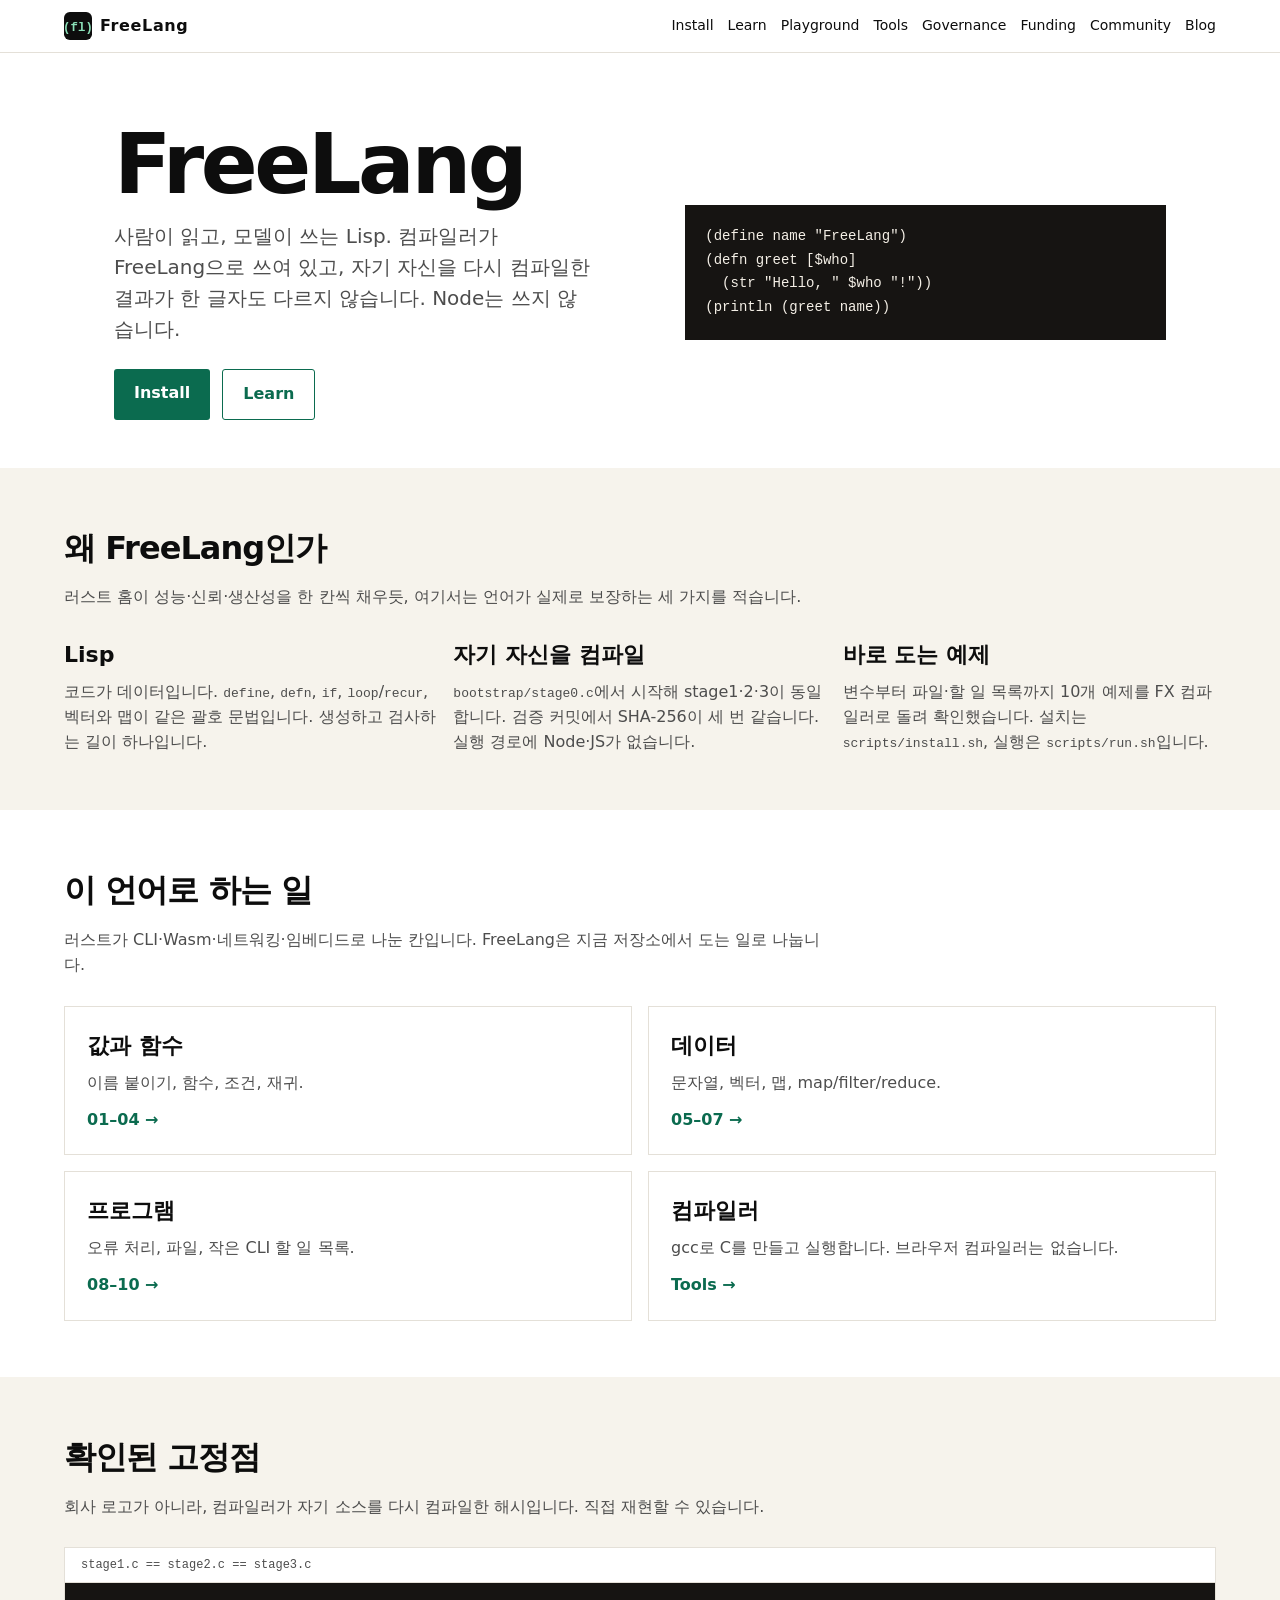
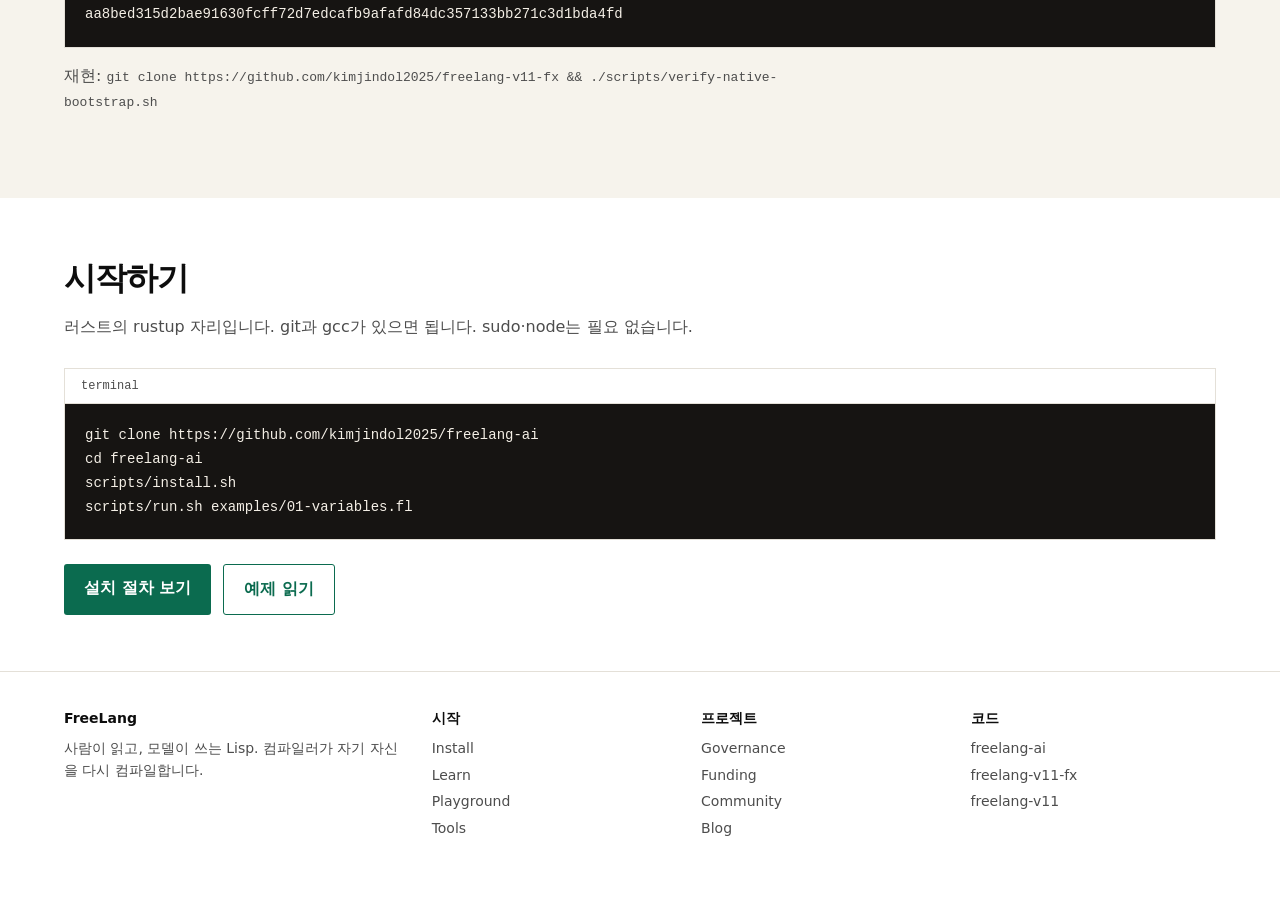
==== commit 532aab53: "Fill every rust-lang.org menu page with FreeLang’s real toolchain. Install.sh walkthrough, ten examp" ====
--- a/docs/index.html
+++ b/docs/index.html
@@ -4,7 +4,7 @@
 <meta charset="utf-8">
 <meta name="viewport" content="width=device-width, initial-scale=1">
 <title>FreeLang</title>
-<meta name="description" content="사람이 읽고, 모델이 쓰는 Lisp. 네이티브 컴파일러와 런타임.">
+<meta name="description" content="사람이 읽고, 모델이 쓰는 Lisp. 네이티브 컴파일러가 자기 자신을 컴파일합니다.">
 <link rel="icon" href="mark.svg">
 <link rel="stylesheet" href="site.css">
 </head>
@@ -15,70 +15,91 @@
     FreeLang
   </a>
   <nav>
-    <a class="" href="install/">Install</a>
-    <a class="" href="learn/">Learn</a>
-    <a class="" href="playground/">Playground</a>
-    <a class="" href="tools/">Tools</a>
-    <a class="" href="governance/">Governance</a>
-    <a class="" href="funding/">Funding</a>
-    <a class="" href="community/">Community</a>
-    <a class="" href="blog/">Blog</a>
+        <a href="install/">Install</a>
+    <a href="learn/">Learn</a>
+    <a href="playground/">Playground</a>
+    <a href="tools/">Tools</a>
+    <a href="governance/">Governance</a>
+    <a href="funding/">Funding</a>
+    <a href="community/">Community</a>
+    <a href="blog/">Blog</a>
   </nav>
 </header>
 
 <div class="hero">
   <div>
     <h1>FreeLang</h1>
-    <p class="tag">사람이 읽고, 모델이 쓰는 Lisp. 네이티브 컴파일러가 그 코드를 실행합니다.</p>
+    <p class="tag">사람이 읽고, 모델이 쓰는 Lisp. 컴파일러가 FreeLang으로 쓰여 있고, 자기 자신을 다시 컴파일한 결과가 한 글자도 다르지 않습니다. Node는 쓰지 않습니다.</p>
     <div class="row">
       <a class="btn" href="install/">Install</a>
       <a class="btn ghost" href="learn/">Learn</a>
     </div>
   </div>
-  <pre><span class="tok">(defn</span> greet [name]
-  (str "Hello, " name "!"))
-
-<span class="tok">(println</span> (greet "FreeLang"))</pre>
+  <pre>(define name "FreeLang")
+(defn greet [$who]
+  (str "Hello, " $who "!"))
+(println (greet name))</pre>
 </div>
-<section id="why" class="band">
+<section class="band">
   <div class="wrap">
     <h2>왜 FreeLang인가</h2>
-    <p class="lead">러스트 홈이 성능·신뢰·생산성을 말하는 자리입니다. FreeLang은 Lisp, 네이티브 컴파일러, 모델이 깨지지 않는 문법을 말합니다.</p>
+    <p class="lead">러스트 홈이 성능·신뢰·생산성을 한 칸씩 채우듯, 여기서는 언어가 실제로 보장하는 세 가지를 적습니다.</p>
     <div class="three">
-      <div><h3>Lisp</h3><p>S-expression. 코드가 데이터입니다. 생성하고 검사하고 바꾸는 길이 하나입니다.</p></div>
-      <div><h3>네이티브 컴파일러</h3><p>v11 기준. stage 2·3·4 고정점, 시험 41/41, 감사 44/44. 실행 경로에 Node와 JS가 없습니다.</p></div>
-      <div><h3>모델이 깨지 않게</h3><p>암묵 변환 없음. 순수와 I/O를 나눕니다. kebab-case 하나. 같은 입력이면 같은 출력입니다.</p></div>
+      <div>
+        <h3>Lisp</h3>
+        <p>코드가 데이터입니다. <code>define</code>, <code>defn</code>, <code>if</code>, <code>loop</code>/<code>recur</code>, 벡터와 맵이 같은 괄호 문법입니다. 생성하고 검사하는 길이 하나입니다.</p>
+      </div>
+      <div>
+        <h3>자기 자신을 컴파일</h3>
+        <p><code>bootstrap/stage0.c</code>에서 시작해 stage1·2·3이 동일합니다. 검증 커밋에서 SHA-256이 세 번 같습니다. 실행 경로에 Node·JS가 없습니다.</p>
+      </div>
+      <div>
+        <h3>바로 도는 예제</h3>
+        <p>변수부터 파일·할 일 목록까지 10개 예제를 FX 컴파일러로 돌려 확인했습니다. 설치는 <code>scripts/install.sh</code>, 실행은 <code>scripts/run.sh</code>입니다.</p>
+      </div>
     </div>
   </div>
 </section>
 <section>
   <div class="wrap">
     <h2>이 언어로 하는 일</h2>
-    <p class="lead">문자열, 정규식, 파일, 시간, 시험, HTTP, DB. HTTP는 v0.1, HTTPS는 없습니다.</p>
+    <p class="lead">러스트가 CLI·Wasm·네트워킹·임베디드로 나눈 칸입니다. FreeLang은 지금 저장소에서 도는 일로 나눕니다.</p>
     <div class="four">
-      <article class="card"><h3>함수</h3><p>defn, 조건, 재귀.</p><a href="learn/">Learn →</a></article>
-      <article class="card"><h3>컬렉션</h3><p>벡터 []와 맵 {}.</p><a href="playground/">Playground →</a></article>
-      <article class="card"><h3>HTTP · DB</h3><p>클라이언트 HTTP와 DB 런타임. 네이티브 REPL/서버는 아직 없습니다.</p><a href="tools/">Tools →</a></article>
-      <article class="card"><h3>컴파일러</h3><p>구현은 freelang-v11. 이 사이트는 앞문입니다.</p><a href="https://github.com/kimjindol2025/freelang-v11">저장소 →</a></article>
+      <article class="card"><h3>값과 함수</h3><p>이름 붙이기, 함수, 조건, 재귀.</p><a href="learn/">01–04 →</a></article>
+      <article class="card"><h3>데이터</h3><p>문자열, 벡터, 맵, map/filter/reduce.</p><a href="learn/">05–07 →</a></article>
+      <article class="card"><h3>프로그램</h3><p>오류 처리, 파일, 작은 CLI 할 일 목록.</p><a href="learn/">08–10 →</a></article>
+      <article class="card"><h3>컴파일러</h3><p>gcc로 C를 만들고 실행합니다. 브라우저 컴파일러는 없습니다.</p><a href="tools/">Tools →</a></article>
     </div>
   </div>
 </section>
 <section class="band">
   <div class="wrap">
-    <h2>확인된 것</h2>
-    <div class="facts">
-      <span>stage 2 = 3 = 4</span>
-      <span>시험 41/41</span>
-      <span>감사 44/44</span>
-      <span>실행 경로 Node 0 · JS 0</span>
-      <span>HTTP v0.1 · HTTPS 없음</span>
+    <h2>확인된 고정점</h2>
+    <p class="lead">회사 로고가 아니라, 컴파일러가 자기 소스를 다시 컴파일한 해시입니다. 직접 재현할 수 있습니다.</p>
+    <div class="panel"><div class="cap">stage1.c == stage2.c == stage3.c</div>
+<pre>aa8bed315d2bae91630fcff72d7edcafb9afafd84dc357133bb271c3d1bda4fd</pre></div>
+    <p class="lead" style="margin-top:16px">재현: <code>git clone https://github.com/kimjindol2025/freelang-v11-fx && ./scripts/verify-native-bootstrap.sh</code></p>
+  </div>
+</section>
+<section>
+  <div class="wrap">
+    <h2>시작하기</h2>
+    <p class="lead">러스트의 rustup 자리입니다. git과 gcc가 있으면 됩니다. sudo·node는 필요 없습니다.</p>
+    <div class="panel"><div class="cap">terminal</div>
+<pre>git clone https://github.com/kimjindol2025/freelang-ai
+cd freelang-ai
+scripts/install.sh
+scripts/run.sh examples/01-variables.fl</pre></div>
+    <div class="row">
+      <a class="btn" href="install/">설치 절차 보기</a>
+      <a class="btn ghost" href="playground/">예제 읽기</a>
     </div>
   </div>
 </section>
 
 <footer>
   <div class="wrap">
-    <div><strong>FreeLang</strong>사람이 읽고, 모델이 쓰는 Lisp.</div>
+    <div><strong>FreeLang</strong>사람이 읽고, 모델이 쓰는 Lisp. 컴파일러가 자기 자신을 다시 컴파일합니다.</div>
     <div><strong>시작</strong>
       <a href="install/">Install</a>
       <a href="learn/">Learn</a>
@@ -92,8 +113,9 @@
       <a href="blog/">Blog</a>
     </div>
     <div><strong>코드</strong>
+      <a href="https://github.com/kimjindol2025/freelang-ai">freelang-ai</a>
+      <a href="https://github.com/kimjindol2025/freelang-v11-fx">freelang-v11-fx</a>
       <a href="https://github.com/kimjindol2025/freelang-v11">freelang-v11</a>
-      <a href="https://github.com/kimjindol2025/freelang-ai">freelang-ai</a>
     </div>
   </div>
 </footer>
--- a/docs/site.css
+++ b/docs/site.css
@@ -31,8 +31,15 @@
 .panel .cap{padding:10px 16px;border-bottom:1px solid var(--line);color:var(--mute);font:12px ui-monospace,Menlo,monospace}
 .facts{display:flex;flex-wrap:wrap;gap:10px}
 .facts span{border:1px solid var(--line);background:#fff;padding:10px 14px;font-weight:700}
-.prose{max-width:48em}
-.prose p{color:#333}
+.prose{max-width:52em}
+.prose p,.prose li{color:#333}
+.prose h2{margin-top:40px}
+.prose h3{margin-top:28px}
+table{border-collapse:collapse;width:100%;margin:16px 0 28px}
+th,td{border:1px solid var(--line);padding:10px 12px;text-align:left;vertical-align:top}
+th{background:var(--band)}
+ol.steps{padding-left:1.3em}
+ol.steps>li{margin:14px 0}
 .tabs{display:flex;gap:8px;margin:0 0 12px;flex-wrap:wrap}
 .tabs button{border:1px solid var(--line);background:#fff;padding:8px 12px;cursor:pointer;font:inherit}
 .tabs button.on{border-color:var(--go);color:var(--go);font-weight:700}
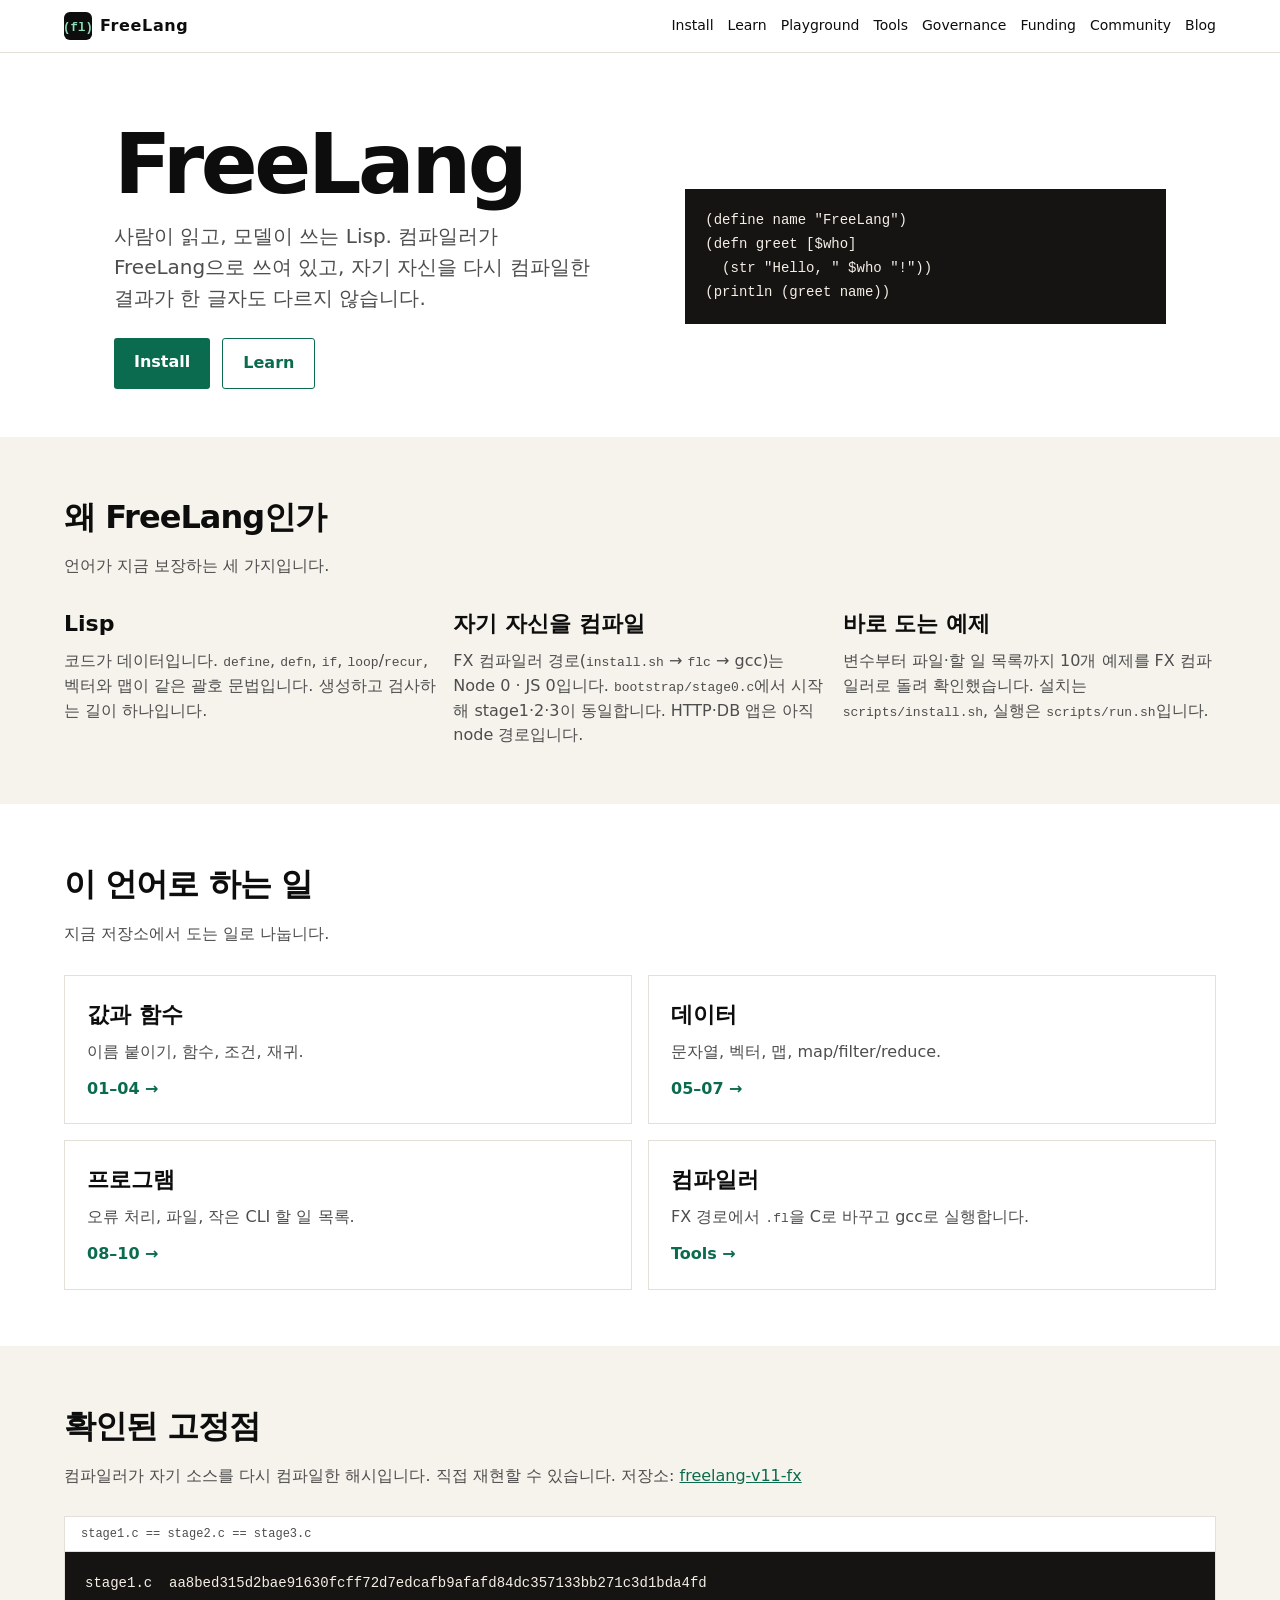
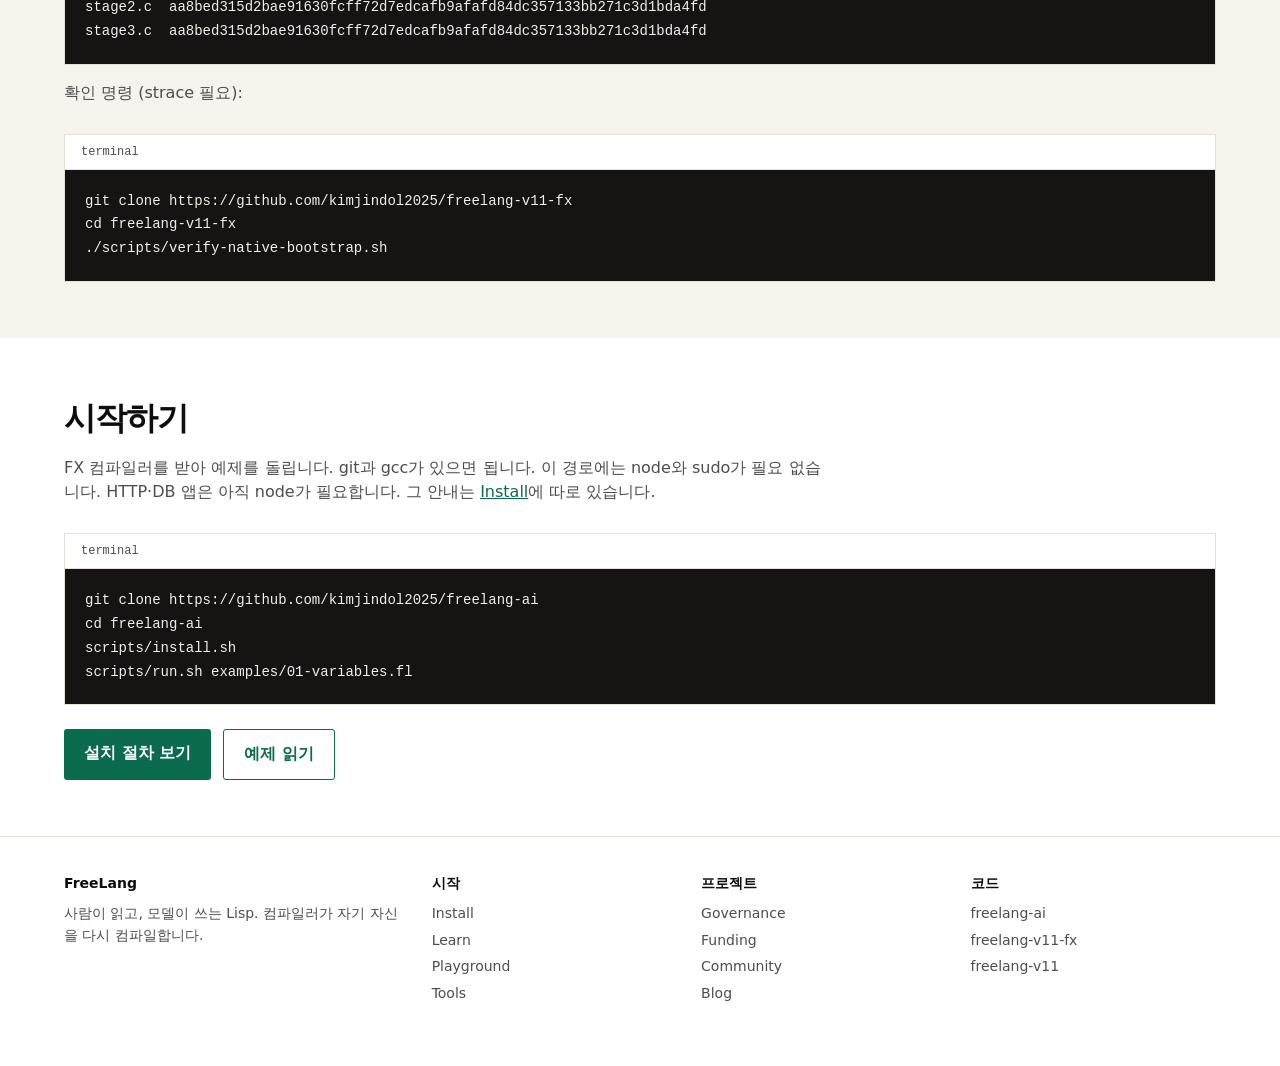
==== commit a2793818: "Put the node-free FX path first and post self-compile hashes. Install, Playground, and Tools now sta" ====
--- a/docs/index.html
+++ b/docs/index.html
@@ -29,7 +29,7 @@
 <div class="hero">
   <div>
     <h1>FreeLang</h1>
-    <p class="tag">사람이 읽고, 모델이 쓰는 Lisp. 컴파일러가 FreeLang으로 쓰여 있고, 자기 자신을 다시 컴파일한 결과가 한 글자도 다르지 않습니다. Node는 쓰지 않습니다.</p>
+    <p class="tag">사람이 읽고, 모델이 쓰는 Lisp. 컴파일러가 FreeLang으로 쓰여 있고, 자기 자신을 다시 컴파일한 결과가 한 글자도 다르지 않습니다.</p>
     <div class="row">
       <a class="btn" href="install/">Install</a>
       <a class="btn ghost" href="learn/">Learn</a>
@@ -43,7 +43,7 @@
 <section class="band">
   <div class="wrap">
     <h2>왜 FreeLang인가</h2>
-    <p class="lead">러스트 홈이 성능·신뢰·생산성을 한 칸씩 채우듯, 여기서는 언어가 실제로 보장하는 세 가지를 적습니다.</p>
+    <p class="lead">언어가 지금 보장하는 세 가지입니다.</p>
     <div class="three">
       <div>
         <h3>Lisp</h3>
@@ -51,7 +51,7 @@
       </div>
       <div>
         <h3>자기 자신을 컴파일</h3>
-        <p><code>bootstrap/stage0.c</code>에서 시작해 stage1·2·3이 동일합니다. 검증 커밋에서 SHA-256이 세 번 같습니다. 실행 경로에 Node·JS가 없습니다.</p>
+        <p>FX 컴파일러 경로(<code>install.sh</code> → <code>flc</code> → gcc)는 Node 0 · JS 0입니다. <code>bootstrap/stage0.c</code>에서 시작해 stage1·2·3이 동일합니다. HTTP·DB 앱은 아직 node 경로입니다.</p>
       </div>
       <div>
         <h3>바로 도는 예제</h3>
@@ -63,28 +63,34 @@
 <section>
   <div class="wrap">
     <h2>이 언어로 하는 일</h2>
-    <p class="lead">러스트가 CLI·Wasm·네트워킹·임베디드로 나눈 칸입니다. FreeLang은 지금 저장소에서 도는 일로 나눕니다.</p>
+    <p class="lead">지금 저장소에서 도는 일로 나눕니다.</p>
     <div class="four">
       <article class="card"><h3>값과 함수</h3><p>이름 붙이기, 함수, 조건, 재귀.</p><a href="learn/">01–04 →</a></article>
       <article class="card"><h3>데이터</h3><p>문자열, 벡터, 맵, map/filter/reduce.</p><a href="learn/">05–07 →</a></article>
       <article class="card"><h3>프로그램</h3><p>오류 처리, 파일, 작은 CLI 할 일 목록.</p><a href="learn/">08–10 →</a></article>
-      <article class="card"><h3>컴파일러</h3><p>gcc로 C를 만들고 실행합니다. 브라우저 컴파일러는 없습니다.</p><a href="tools/">Tools →</a></article>
+      <article class="card"><h3>컴파일러</h3><p>FX 경로에서 <code>.fl</code>을 C로 바꾸고 gcc로 실행합니다.</p><a href="tools/">Tools →</a></article>
     </div>
   </div>
 </section>
 <section class="band">
   <div class="wrap">
     <h2>확인된 고정점</h2>
-    <p class="lead">회사 로고가 아니라, 컴파일러가 자기 소스를 다시 컴파일한 해시입니다. 직접 재현할 수 있습니다.</p>
+    <p class="lead">컴파일러가 자기 소스를 다시 컴파일한 해시입니다. 직접 재현할 수 있습니다. 저장소: <a href="https://github.com/kimjindol2025/freelang-v11-fx">freelang-v11-fx</a></p>
     <div class="panel"><div class="cap">stage1.c == stage2.c == stage3.c</div>
-<pre>aa8bed315d2bae91630fcff72d7edcafb9afafd84dc357133bb271c3d1bda4fd</pre></div>
-    <p class="lead" style="margin-top:16px">재현: <code>git clone https://github.com/kimjindol2025/freelang-v11-fx && ./scripts/verify-native-bootstrap.sh</code></p>
+<pre>stage1.c  aa8bed315d2bae91630fcff72d7edcafb9afafd84dc357133bb271c3d1bda4fd
+stage2.c  aa8bed315d2bae91630fcff72d7edcafb9afafd84dc357133bb271c3d1bda4fd
+stage3.c  aa8bed315d2bae91630fcff72d7edcafb9afafd84dc357133bb271c3d1bda4fd</pre></div>
+    <p class="lead" style="margin-top:16px">확인 명령 (strace 필요):</p>
+    <div class="panel"><div class="cap">terminal</div>
+<pre>git clone https://github.com/kimjindol2025/freelang-v11-fx
+cd freelang-v11-fx
+./scripts/verify-native-bootstrap.sh</pre></div>
   </div>
 </section>
 <section>
   <div class="wrap">
     <h2>시작하기</h2>
-    <p class="lead">러스트의 rustup 자리입니다. git과 gcc가 있으면 됩니다. sudo·node는 필요 없습니다.</p>
+    <p class="lead">FX 컴파일러를 받아 예제를 돌립니다. git과 gcc가 있으면 됩니다. 이 경로에는 node와 sudo가 필요 없습니다. HTTP·DB 앱은 아직 node가 필요합니다. 그 안내는 <a href="install/">Install</a>에 따로 있습니다.</p>
     <div class="panel"><div class="cap">terminal</div>
 <pre>git clone https://github.com/kimjindol2025/freelang-ai
 cd freelang-ai
